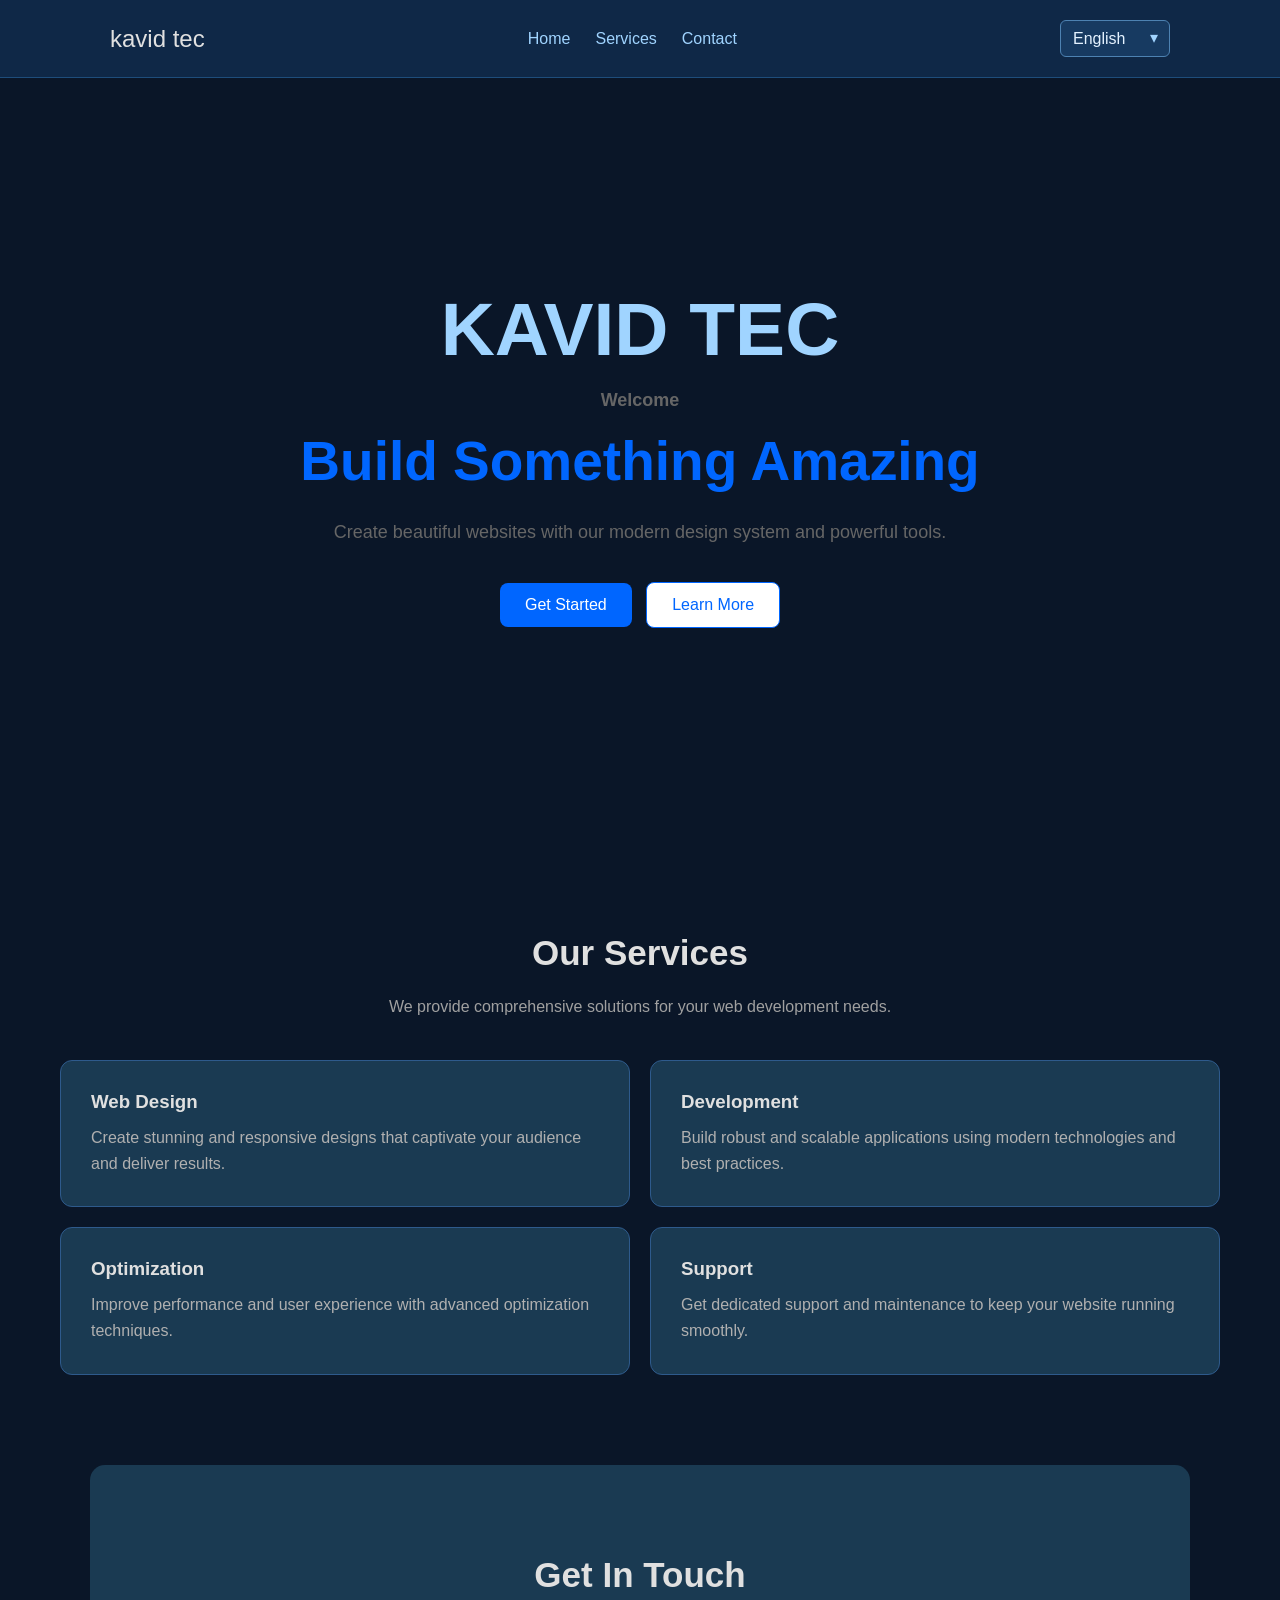
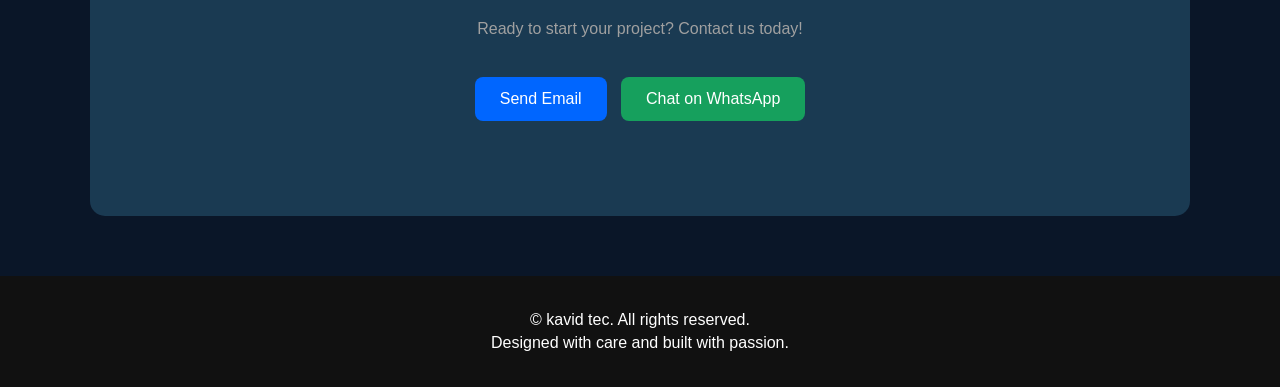
==== index.html @ bc110d79 "Deploy Kavid Tec website Add the multilingual Kavid Tec website, project request form, and WhatsApp " ====
<!DOCTYPE html>
<html lang="en">
<head>
    <meta charset="UTF-8">
    <meta name="viewport" content="width=device-width, initial-scale=1.0">
    <title>Website Page</title>
    <style>
        * {
            margin: 0;
            padding: 0;
            box-sizing: border-box;
        }

        html {
            scroll-behavior: smooth;
        }

        body {
            font-family: Arial, sans-serif;
            background: #0a1628;
            color: #e0e0e0;
        }


        /* Navigation */

        header {
            background: #0f2847;
            border-bottom: 1px solid #1e4d7b;
        }

        .navbar {
            max-width: 1100px;
            margin: auto;
            padding: 20px;
            display: flex;
            justify-content: space-between;
            align-items: center;
        }

        .language-picker {
            position: relative;
        }

        .language-select {
            appearance: none;
            background: #173a61;
            border: 1px solid #4d82b2;
            border-radius: 6px;
            color: #e4f2ff;
            cursor: pointer;
            font: inherit;
            padding: 9px 34px 9px 12px;
        }

        .language-picker::after {
            color: #a0d4ff;
            content: "▾";
            pointer-events: none;
            position: absolute;
            right: 12px;
            top: 8px;
        }

        .language-select:focus {
            outline: 2px solid #66aaff;
            outline-offset: 2px;
        }

        .sr-only {
            height: 1px;
            margin: -1px;
            overflow: hidden;
            padding: 0;
            position: absolute;
            width: 1px;
            clip: rect(0, 0, 0, 0);
            white-space: nowrap;
        }

        .logo {
            font-size: 24px;
        }

        .nav-links {
            display: flex;
            gap: 25px;
        }

        .nav-links a {
            text-decoration: none;
            color: #a0d4ff;
            font-weight: 500;
        }

        .nav-links a:hover {
            color: #0066ff;
        }


        /* Hero */

        .hero {
            min-height: 85vh;
            display: flex;
            align-items: center;
            justify-content: center;
            text-align: center;
            padding: 40px 20px;
        }

        .hero-content {
            max-width: 750px;
        }

        .welcome {
            color: #0066ff;
            font-weight: bold;
            margin-bottom: 15px;
        }

        .hero h1 {
            font-size: 75px;
            font-weight: 900;
            line-height: 1.1;
            margin-bottom: 15px;
            color: #a0d4ff;
        }

        .hero h2 {
            font-size: 55px;
            line-height: 1.1;
            margin-bottom: 25px;
        }

        .hero h2 span {
            color: #0066ff;
        }

        .hero p {
            font-size: 18px;
            line-height: 1.7;
            color: #666;
        }


        /* Buttons */

        .buttons {
            margin-top: 30px;
        }

        .button {
            display: inline-block;
            background: #0066ff;
            color: white;
            padding: 13px 25px;
            border-radius: 8px;
            text-decoration: none;
            margin: 5px;
        }

        .button:hover {
            opacity: 0.85;
        }

        .button.whatsapp {
            background: #16a05d;
        }

        .button.secondary {
            background: white;
            color: #0066ff;
            border: 1px solid #0066ff;
        }


        /* Sections */

        .section {
            max-width: 1100px;
            margin: auto;
            padding: 90px 20px;
            text-align: center;
        }

        .section h2 {
            font-size: 35px;
            margin-bottom: 20px;
        }

        .section > p {
            max-width: 700px;
            margin: 10px auto;
            line-height: 1.7;
            color: #a0a0a0;
        }


        /* Services */

        .services {
            max-width: 1200px;
        }

        .service-container {
            margin-top: 40px;
            display: grid;
            grid-template-columns: repeat(2, 1fr);
            gap: 20px;
        }

        .service-card {
            background: #1a3a52;
            padding: 30px;
            border-radius: 12px;
            text-align: left;
            border: 1px solid #2e5a8c;
        }

        .service-card h3 {
            margin-bottom: 12px;
        }

        .service-card p {
            color: #b0b0b0;
            line-height: 1.6;
        }


        /* Contact */

        .contact {
            background: #1a3a52;
            border-radius: 15px;
            margin-bottom: 60px;
        }


        /* Footer */

        footer {
            text-align: center;
            padding: 30px;
            background: #111;
            color: white;
        }

        footer p {
            margin: 5px;
        }


        /* Mobile */

        @media (max-width: 700px) {

            .navbar {
                flex-direction: column;
                gap: 15px;
            }

            .nav-links {
                gap: 15px;
            }

            .hero h2 {
                font-size: 40px;
            }

            .service-container {
                grid-template-columns: 1fr;
            }

        }
    </style>
</head>
<body>
    <header>
        <nav class="navbar">
            <div class="logo">kavid tec</div>
            <div class="nav-links">
                <a href="#home" data-i18n="navHome">Home</a>
                <a href="#services" data-i18n="navServices">Services</a>
                <a href="#contact" data-i18n="navContact">Contact</a>
            </div>
            <label class="language-picker">
                <span class="sr-only">Choose language</span>
                <select class="language-select" id="languageSelect" aria-label="Choose language">
                    <option value="en">English</option>
                    <option value="fr">Français</option>
                    <option value="zh">中文</option>
                    <option value="th">ไทย</option>
                </select>
            </label>
        </nav>
    </header>

    <section class="hero" id="home">
        <div class="hero-content">
            <h1>KAVID <span>TEC</span></h1>
            <p class="welcome" data-i18n="welcome">Welcome</p>
            <h2><span data-i18n="build">Build Something</span> <span data-i18n="amazing">Amazing</span></h2>
            <p data-i18n="heroDescription">Create beautiful websites with our modern design system and powerful tools.</p>
            <div class="buttons">
                <a href="project-request.html" class="button" data-i18n="getStarted">Get Started</a>
                <a href="about.html" class="button secondary" data-i18n="learnMore">Learn More</a>
            </div>
        </div>
    </section>

    <section class="section services" id="services">
        <h2 data-i18n="servicesTitle">Our Services</h2>
        <p data-i18n="servicesDescription">We provide comprehensive solutions for your web development needs.</p>
        <div class="service-container">
            <div class="service-card">
                <h3 data-i18n="webDesign">Web Design</h3>
                <p data-i18n="webDesignDescription">Create stunning and responsive designs that captivate your audience and deliver results.</p>
            </div>
            <div class="service-card">
                <h3 data-i18n="development">Development</h3>
                <p data-i18n="developmentDescription">Build robust and scalable applications using modern technologies and best practices.</p>
            </div>
            <div class="service-card">
                <h3 data-i18n="optimization">Optimization</h3>
                <p data-i18n="optimizationDescription">Improve performance and user experience with advanced optimization techniques.</p>
            </div>
            <div class="service-card">
                <h3 data-i18n="support">Support</h3>
                <p data-i18n="supportDescription">Get dedicated support and maintenance to keep your website running smoothly.</p>
            </div>
        </div>
    </section>

    <section class="section contact" id="contact">
        <h2 data-i18n="contactTitle">Get In Touch</h2>
        <p data-i18n="contactDescription">Ready to start your project? Contact us today!</p>
        <div class="buttons">
            <a href="mailto:kd901468@gmail.com" class="button" data-i18n="sendEmail">Send Email</a>
            <a href="https://wa.me/2177166081" class="button whatsapp" target="_blank" rel="noopener" data-i18n="whatsappContact">Chat on WhatsApp</a>
        </div>
    </section>

    <footer>
        <p>&copy; kavid tec. All rights reserved.</p>
        <p data-i18n="footerTagline">Designed with care and built with passion.</p>
    </footer>
    <script>
        const translations = {
            en: {
                navHome: "Home", navServices: "Services", navContact: "Contact", welcome: "Welcome",
                build: "Build Something", amazing: "Amazing", heroDescription: "Create beautiful websites with our modern design system and powerful tools.",
                getStarted: "Get Started", learnMore: "Learn More", servicesTitle: "Our Services",
                servicesDescription: "We provide comprehensive solutions for your web development needs.", webDesign: "Web Design",
                webDesignDescription: "Create stunning and responsive designs that captivate your audience and deliver results.", development: "Development",
                developmentDescription: "Build robust and scalable applications using modern technologies and best practices.", optimization: "Optimization",
                optimizationDescription: "Improve performance and user experience with advanced optimization techniques.", support: "Support",
                supportDescription: "Get dedicated support and maintenance to keep your website running smoothly.", contactTitle: "Get In Touch",
                contactDescription: "Ready to start your project? Contact us today!", sendEmail: "Send Email", whatsappContact: "Chat on WhatsApp", footerTagline: "Designed with care and built with passion."
            },
            fr: {
                navHome: "Accueil", navServices: "Services", navContact: "Contact", welcome: "Bienvenue", build: "Construisez quelque chose", amazing: "d'exception",
                heroDescription: "Créez de magnifiques sites web avec notre système de design moderne et nos outils puissants.", getStarted: "Commencer", learnMore: "En savoir plus",
                servicesTitle: "Nos services", servicesDescription: "Nous proposons des solutions complètes pour vos besoins en développement web.", webDesign: "Design web",
                webDesignDescription: "Créez des designs élégants et responsives qui captivent votre audience et produisent des résultats.", development: "Développement",
                developmentDescription: "Construisez des applications robustes et évolutives avec des technologies modernes et de bonnes pratiques.", optimization: "Optimisation",
                optimizationDescription: "Améliorez les performances et l'expérience utilisateur grâce à des techniques d'optimisation avancées.", support: "Assistance",
                supportDescription: "Bénéficiez d'une assistance et d'une maintenance dédiées pour un site toujours performant.", contactTitle: "Contactez-nous",
                contactDescription: "Prêt à démarrer votre projet ? Contactez-nous dès aujourd'hui !", sendEmail: "Envoyer un e-mail", whatsappContact: "Discuter sur WhatsApp", footerTagline: "Conçu avec soin et réalisé avec passion."
            },
            zh: {
                navHome: "首页", navServices: "服务", navContact: "联系", welcome: "欢迎", build: "打造精彩作品", amazing: "令人惊叹",
                heroDescription: "使用我们现代的设计系统和强大工具，创建精美的网站。", getStarted: "开始使用", learnMore: "了解更多", servicesTitle: "我们的服务",
                servicesDescription: "我们为您的网站开发需求提供全面的解决方案。", webDesign: "网页设计", webDesignDescription: "创建令人惊艳且响应迅速的设计，吸引您的受众并带来成果。",
                development: "开发", developmentDescription: "使用现代技术和最佳实践，构建稳健且可扩展的应用程序。", optimization: "优化", optimizationDescription: "通过先进的优化技术提升性能和用户体验。",
                support: "支持", supportDescription: "获得专属支持和维护，让您的网站顺畅运行。", contactTitle: "联系我们", contactDescription: "准备开始您的项目了吗？立即联系我们！", sendEmail: "发送邮件", whatsappContact: "在 WhatsApp 上聊天", footerTagline: "用心设计，满怀热情打造。"
            },
            th: {
                navHome: "หน้าแรก", navServices: "บริการ", navContact: "ติดต่อ", welcome: "ยินดีต้อนรับ", build: "สร้างสิ่งที่", amazing: "ยอดเยี่ยม",
                heroDescription: "สร้างเว็บไซต์ที่สวยงามด้วยระบบการออกแบบที่ทันสมัยและเครื่องมืออันทรงพลังของเรา", getStarted: "เริ่มต้นใช้งาน", learnMore: "เรียนรู้เพิ่มเติม", servicesTitle: "บริการของเรา",
                servicesDescription: "เรานำเสนอโซลูชันครบวงจรสำหรับความต้องการด้านการพัฒนาเว็บไซต์ของคุณ", webDesign: "การออกแบบเว็บไซต์", webDesignDescription: "สร้างดีไซน์ที่สวยงามและรองรับทุกหน้าจอ เพื่อดึงดูดผู้ชมและสร้างผลลัพธ์",
                development: "การพัฒนา", developmentDescription: "สร้างแอปพลิเคชันที่แข็งแกร่งและขยายได้ด้วยเทคโนโลยีสมัยใหม่และแนวทางปฏิบัติที่ดีที่สุด", optimization: "การเพิ่มประสิทธิภาพ", optimizationDescription: "ปรับปรุงประสิทธิภาพและประสบการณ์ผู้ใช้ด้วยเทคนิคขั้นสูง",
                support: "การสนับสนุน", supportDescription: "รับการสนับสนุนและการดูแลโดยเฉพาะ เพื่อให้เว็บไซต์ของคุณทำงานได้อย่างราบรื่น", contactTitle: "ติดต่อเรา", contactDescription: "พร้อมเริ่มโครงการของคุณแล้วหรือยัง ติดต่อเราวันนี้!", sendEmail: "ส่งอีเมล", whatsappContact: "แชทบน WhatsApp", footerTagline: "ออกแบบด้วยความใส่ใจและสร้างสรรค์ด้วยความมุ่งมั่น"
            }
        };

        const languageSelect = document.getElementById("languageSelect");
        const setLanguage = (language) => {
            document.documentElement.lang = language;
            document.querySelectorAll("[data-i18n]").forEach((element) => {
                element.textContent = translations[language][element.dataset.i18n];
            });
            localStorage.setItem("kavidTecLanguage", language);
        };

        languageSelect.addEventListener("change", (event) => setLanguage(event.target.value));
        const savedLanguage = localStorage.getItem("kavidTecLanguage") || "en";
        languageSelect.value = savedLanguage;
        setLanguage(savedLanguage);
    </script>
</body>
</html>
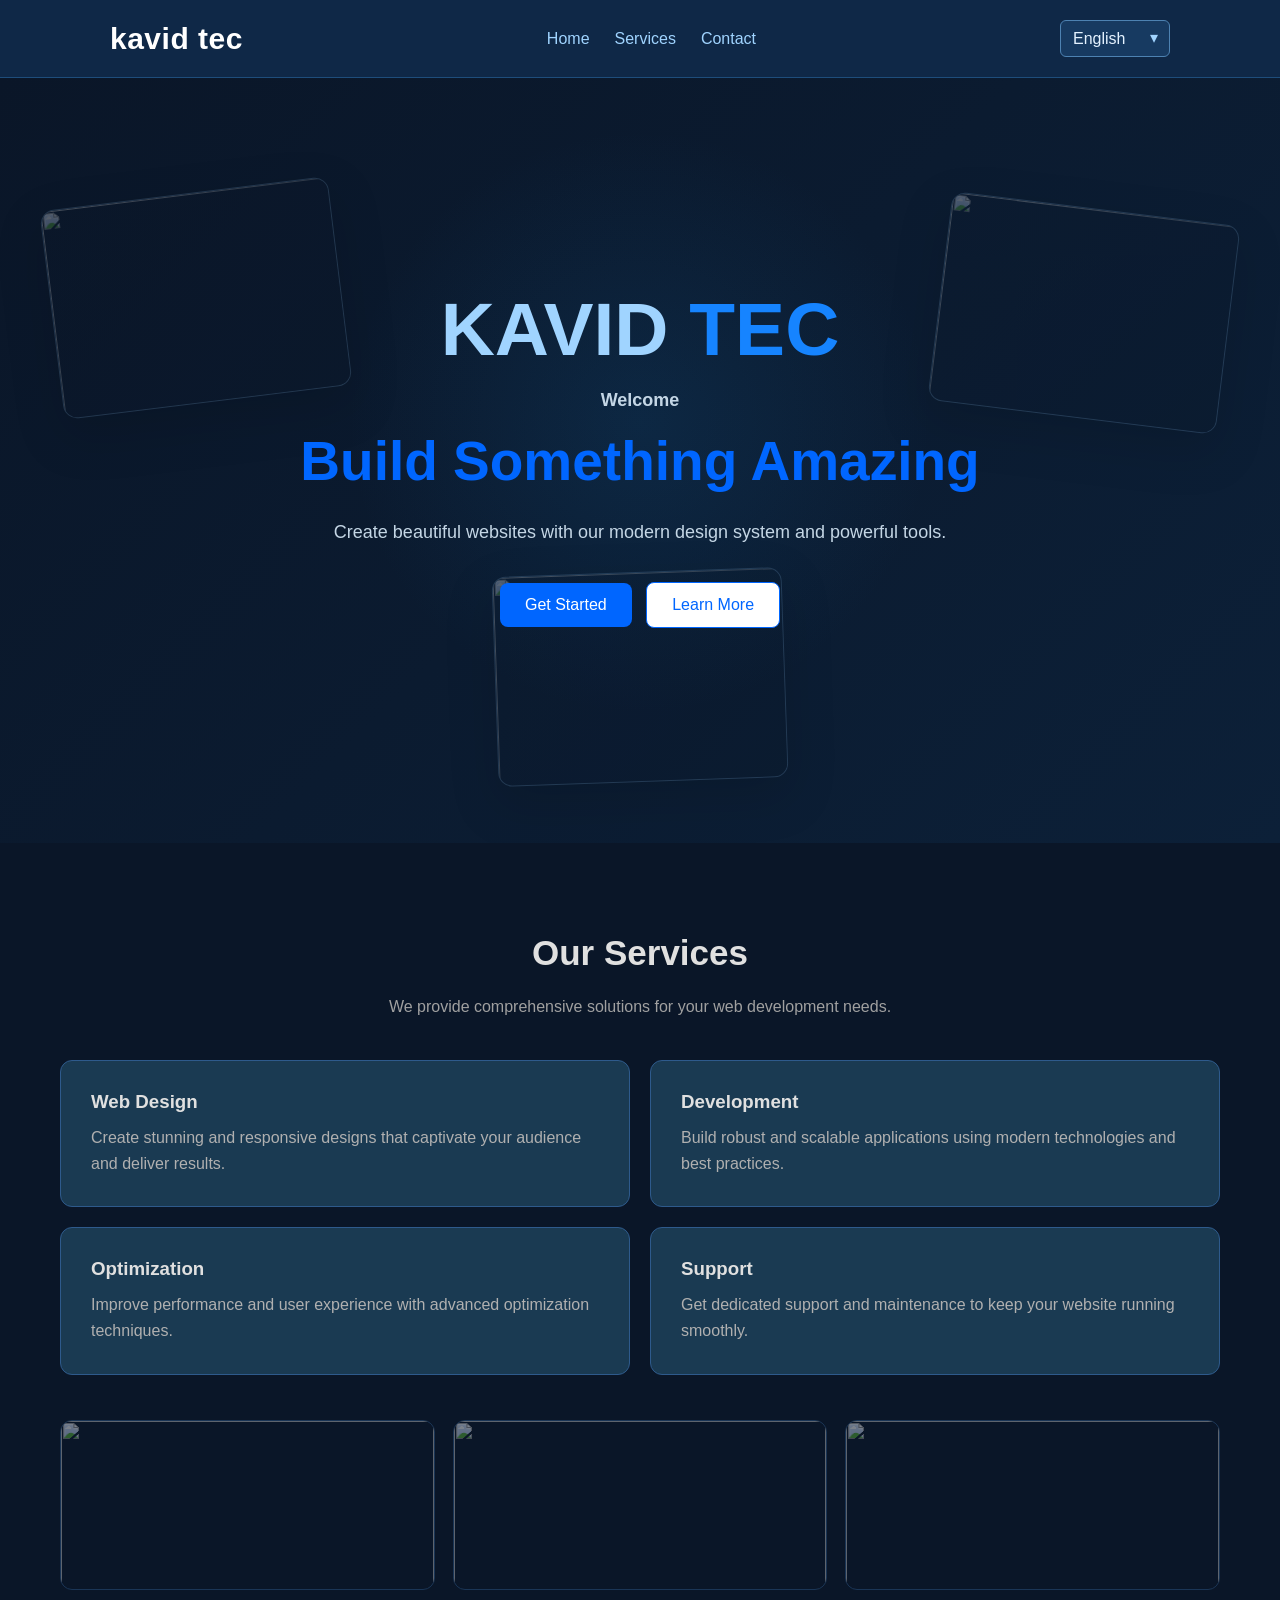
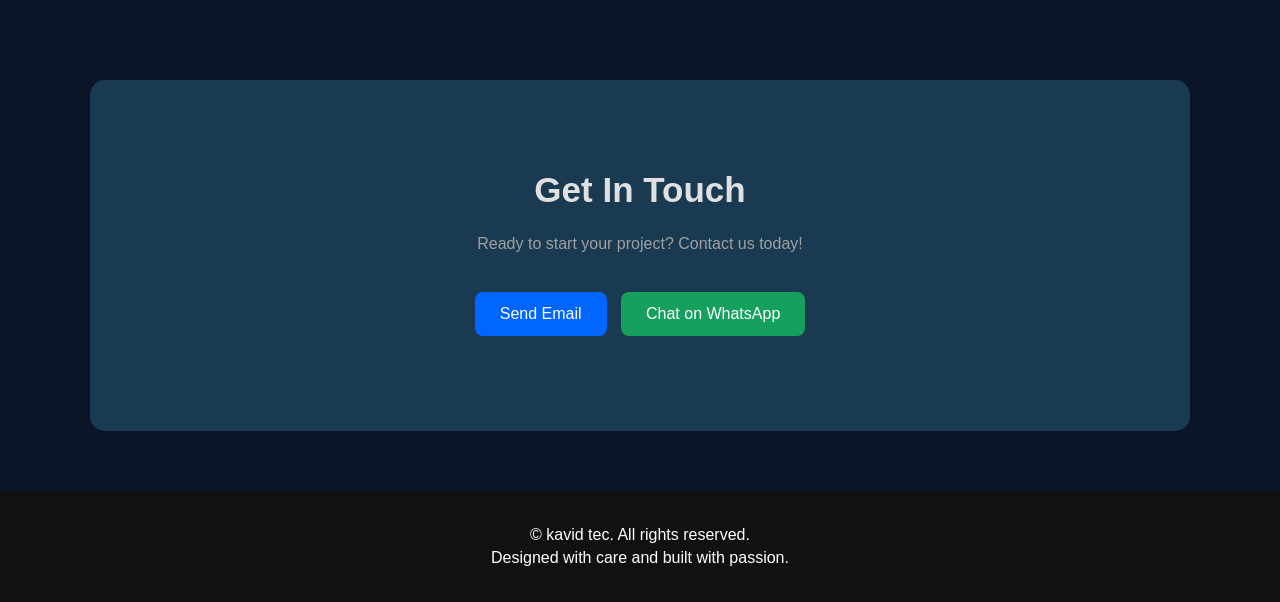
==== commit ff34af5d: "Add files via upload" ====
--- a/index.html
+++ b/index.html
@@ -79,7 +79,10 @@
         }
 
         .logo {
-            font-size: 24px;
+            color: #fff;
+            font-size: 30px;
+            font-weight: 800;
+            letter-spacing: 0.5px;
         }
 
         .nav-links {
@@ -101,7 +104,12 @@
         /* Hero */
 
         .hero {
+            background:
+                radial-gradient(circle at 50% 45%, rgba(20, 91, 145, 0.2), transparent 38%),
+                linear-gradient(135deg, #0a1628 0%, #0c2038 100%);
             min-height: 85vh;
+            overflow: hidden;
+            position: relative;
             display: flex;
             align-items: center;
             justify-content: center;
@@ -111,7 +119,37 @@
 
         .hero-content {
             max-width: 750px;
-        }
+            position: relative;
+            z-index: 2;
+        }
+
+        .tech-collage {
+            inset: 0;
+            pointer-events: none;
+            position: absolute;
+        }
+
+        .tech-image {
+            border: 1px solid rgba(160, 212, 255, 0.42);
+            border-radius: 14px;
+            box-shadow: 0 18px 45px rgba(0, 0, 0, 0.28);
+            height: 210px;
+            object-fit: cover;
+            opacity: 0.38;
+            position: absolute;
+            width: 290px;
+        }
+
+        .tech-image::after {
+            background: linear-gradient(135deg, rgba(10, 22, 40, 0.18), rgba(10, 22, 40, 0.72));
+            content: "";
+            inset: 0;
+            position: absolute;
+        }
+
+        .tech-image.left { left: 4%; top: 15%; transform: rotate(-7deg); }
+        .tech-image.right { right: 4%; top: 17%; transform: rotate(7deg); }
+        .tech-image.bottom { bottom: 8%; left: 50%; transform: translateX(-50%) rotate(-2deg); }
 
         .welcome {
             color: #0066ff;
@@ -127,6 +165,10 @@
             color: #a0d4ff;
         }
 
+        .hero h1 span {
+            color: #1684ff;
+        }
+
         .hero h2 {
             font-size: 55px;
             line-height: 1.1;
@@ -138,9 +180,9 @@
         }
 
         .hero p {
+            color: #c4d6e5;
             font-size: 18px;
             line-height: 1.7;
-            color: #666;
         }
 
 
@@ -227,6 +269,28 @@
             line-height: 1.6;
         }
 
+        .service-gallery {
+            display: grid;
+            gap: 18px;
+            grid-template-columns: repeat(3, 1fr);
+            margin-top: 45px;
+        }
+
+        .service-gallery img {
+            border: 1px solid #2e5a8c;
+            border-radius: 12px;
+            height: 170px;
+            object-fit: cover;
+            opacity: 0.46;
+            transition: opacity 0.2s ease, transform 0.2s ease;
+            width: 100%;
+        }
+
+        .service-gallery img:hover {
+            opacity: 0.72;
+            transform: translateY(-3px);
+        }
+
 
         /* Contact */
 
@@ -268,8 +332,26 @@
                 font-size: 40px;
             }
 
+            .tech-image {
+                height: 145px;
+                opacity: 0.28;
+                width: 190px;
+            }
+
+            .tech-image.left { left: -15%; top: 12%; }
+            .tech-image.right { right: -15%; top: 16%; }
+            .tech-image.bottom { bottom: 7%; }
+
             .service-container {
                 grid-template-columns: 1fr;
+            }
+
+            .service-gallery {
+                grid-template-columns: 1fr;
+            }
+
+            .service-gallery img {
+                height: 145px;
             }
 
         }
@@ -297,6 +379,11 @@
     </header>
 
     <section class="hero" id="home">
+        <div class="tech-collage" aria-hidden="true">
+            <img class="tech-image left" src="https://images.unsplash.com/photo-1518770660439-4636190af475?auto=format&fit=crop&w=700&q=80" alt="">
+            <img class="tech-image right" src="https://images.unsplash.com/photo-1555066931-4365d14bab8c?auto=format&fit=crop&w=700&q=80" alt="">
+            <img class="tech-image bottom" src="https://images.unsplash.com/photo-1515879218367-8466d910aaa4?auto=format&fit=crop&w=700&q=80" alt="">
+        </div>
         <div class="hero-content">
             <h1>KAVID <span>TEC</span></h1>
             <p class="welcome" data-i18n="welcome">Welcome</p>
@@ -329,6 +416,11 @@
                 <h3 data-i18n="support">Support</h3>
                 <p data-i18n="supportDescription">Get dedicated support and maintenance to keep your website running smoothly.</p>
             </div>
+        </div>
+        <div class="service-gallery" aria-hidden="true">
+            <img src="https://images.unsplash.com/photo-1516116216624-53e697fedbea?auto=format&fit=crop&w=800&q=80" alt="">
+            <img src="https://images.unsplash.com/photo-1461749280684-dccba630e2f6?auto=format&fit=crop&w=800&q=80" alt="">
+            <img src="https://images.unsplash.com/photo-1504639725590-34d0984388bd?auto=format&fit=crop&w=800&q=80" alt="">
         </div>
     </section>
 
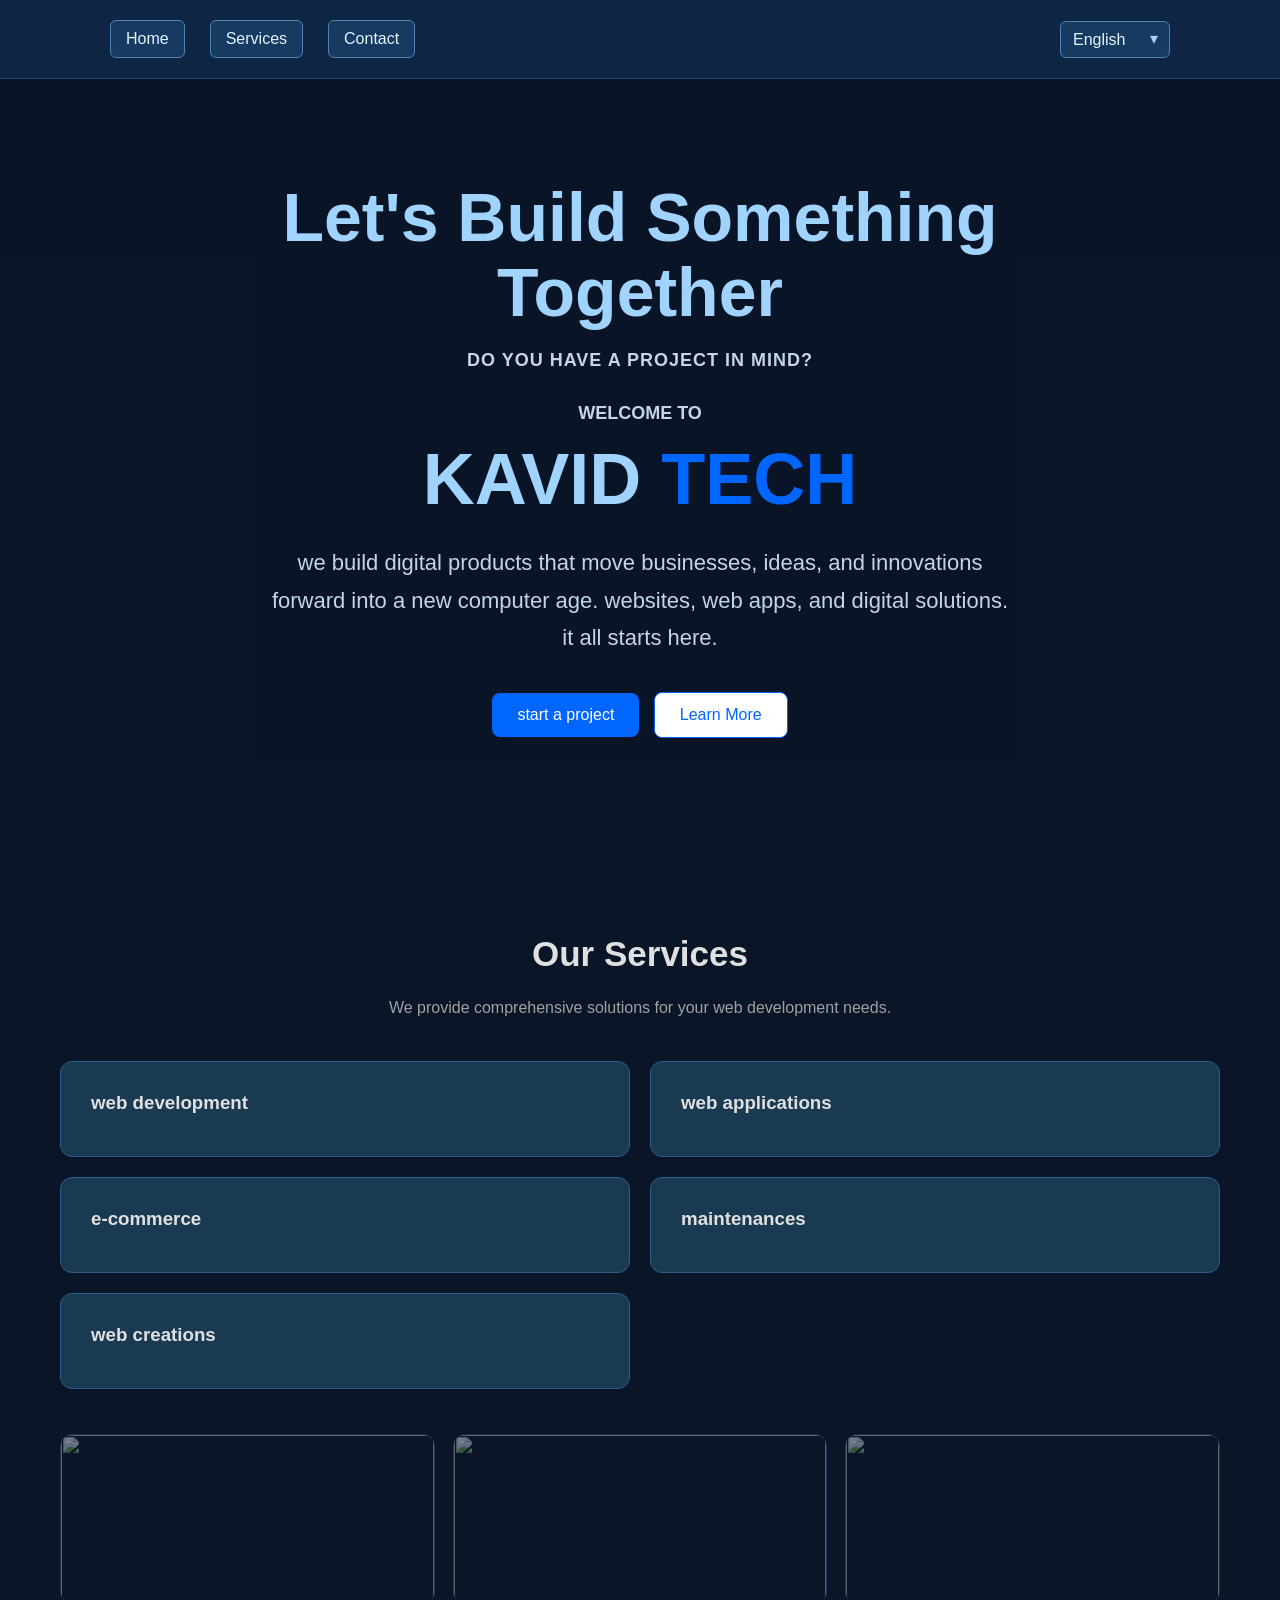
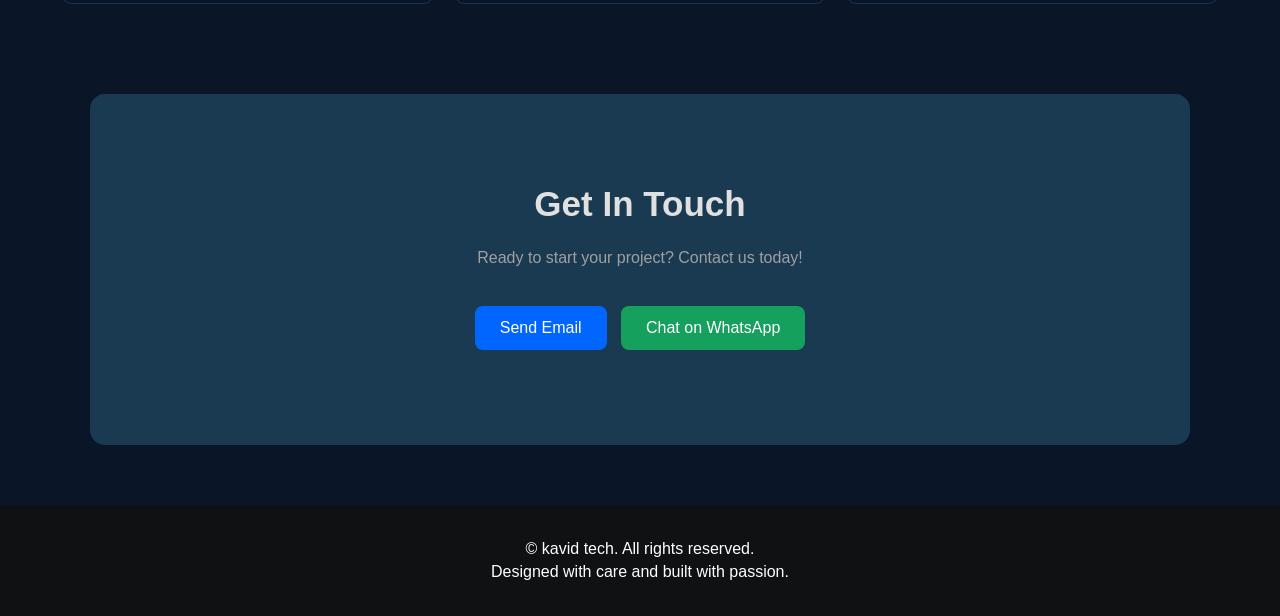
==== commit 37484c22: "Update Kavid Tech website content and branding" ====
--- a/index.html
+++ b/index.html
@@ -17,15 +17,31 @@
 
         body {
             font-family: Arial, sans-serif;
-            background: #0a1628;
+            background: #0a1628 url("https://images.unsplash.com/photo-1515879218367-8466d910aaa4?auto=format&fit=crop&w=2200&q=85") center / cover fixed;
             color: #e0e0e0;
+            min-height: 100vh;
+            position: relative;
+        }
+
+        body::before {
+            background: rgba(10, 22, 40, 0.91);
+            content: "";
+            inset: 0;
+            pointer-events: none;
+            position: fixed;
+            z-index: 0;
+        }
+
+        body > * {
+            position: relative;
+            z-index: 1;
         }
 
 
         /* Navigation */
 
         header {
-            background: #0f2847;
+            background: rgba(15, 40, 71, 0.88);
             border-bottom: 1px solid #1e4d7b;
         }
 
@@ -91,22 +107,28 @@
         }
 
         .nav-links a {
+            background: #173a61;
+            border: 1px solid #4d82b2;
+            border-radius: 6px;
+            color: #e4f2ff;
+            font-weight: 500;
+            padding: 9px 15px;
             text-decoration: none;
-            color: #a0d4ff;
-            font-weight: 500;
+            transition: background 0.2s ease, border-color 0.2s ease, transform 0.2s ease;
         }
 
         .nav-links a:hover {
-            color: #0066ff;
+            background: #0066ff;
+            border-color: #66aaff;
+            color: #fff;
+            transform: translateY(-2px);
         }
 
 
         /* Hero */
 
         .hero {
-            background:
-                radial-gradient(circle at 50% 45%, rgba(20, 91, 145, 0.2), transparent 38%),
-                linear-gradient(135deg, #0a1628 0%, #0c2038 100%);
+            background: rgba(10, 22, 40, 0.58);
             min-height: 85vh;
             overflow: hidden;
             position: relative;
@@ -124,6 +146,7 @@
         }
 
         .tech-collage {
+            display: none;
             inset: 0;
             pointer-events: none;
             position: absolute;
@@ -157,8 +180,17 @@
             margin-bottom: 15px;
         }
 
+        .project-prompt {
+            color: #c4d6e5;
+            font-size: 18px;
+            font-weight: 600;
+            letter-spacing: 1px;
+            margin-bottom: 22px;
+            text-transform: uppercase;
+        }
+
         .hero h1 {
-            font-size: 75px;
+            font-size: 68px;
             font-weight: 900;
             line-height: 1.1;
             margin-bottom: 15px;
@@ -170,9 +202,10 @@
         }
 
         .hero h2 {
-            font-size: 55px;
+            font-size: 72px;
             line-height: 1.1;
             margin-bottom: 25px;
+            color: #a0d4ff;
         }
 
         .hero h2 span {
@@ -183,6 +216,17 @@
             color: #c4d6e5;
             font-size: 18px;
             line-height: 1.7;
+        }
+
+        .hero .hero-description {
+            font-size: 22px;
+            margin: 0 auto;
+            max-width: 820px;
+        }
+
+        .hero .welcome {
+            margin-bottom: 12px;
+            text-transform: uppercase;
         }
 
 
@@ -306,7 +350,7 @@
         footer {
             text-align: center;
             padding: 30px;
-            background: #111;
+            background: rgba(17, 17, 17, 0.9);
             color: white;
         }
 
@@ -328,8 +372,12 @@
                 gap: 15px;
             }
 
+            .hero h1 {
+                font-size: 48px;
+            }
+
             .hero h2 {
-                font-size: 40px;
+                font-size: 48px;
             }
 
             .tech-image {
@@ -360,7 +408,6 @@
 <body>
     <header>
         <nav class="navbar">
-            <div class="logo">kavid tec</div>
             <div class="nav-links">
                 <a href="#home" data-i18n="navHome">Home</a>
                 <a href="#services" data-i18n="navServices">Services</a>
@@ -385,12 +432,13 @@
             <img class="tech-image bottom" src="https://images.unsplash.com/photo-1515879218367-8466d910aaa4?auto=format&fit=crop&w=700&q=80" alt="">
         </div>
         <div class="hero-content">
-            <h1>KAVID <span>TEC</span></h1>
-            <p class="welcome" data-i18n="welcome">Welcome</p>
-            <h2><span data-i18n="build">Build Something</span> <span data-i18n="amazing">Amazing</span></h2>
-            <p data-i18n="heroDescription">Create beautiful websites with our modern design system and powerful tools.</p>
+            <h1 data-i18n="buildTogether">Let's Build Something Together</h1>
+            <p class="project-prompt" data-i18n="projectPrompt">Do You Have a Project in Mind?</p>
+            <p class="welcome" data-i18n="welcome">Welcome To</p>
+            <h2>KAVID <span>TECH</span></h2>
+            <p class="hero-description" data-i18n="heroDescription">we build digital products that move businesses, ideas, and innovations forward into a new computer age. websites, web apps, and digital solutions. it all starts here.</p>
             <div class="buttons">
-                <a href="project-request.html" class="button" data-i18n="getStarted">Get Started</a>
+                <a href="project-request.html" class="button" data-i18n="getStarted">start a project</a>
                 <a href="about.html" class="button secondary" data-i18n="learnMore">Learn More</a>
             </div>
         </div>
@@ -400,22 +448,11 @@
         <h2 data-i18n="servicesTitle">Our Services</h2>
         <p data-i18n="servicesDescription">We provide comprehensive solutions for your web development needs.</p>
         <div class="service-container">
-            <div class="service-card">
-                <h3 data-i18n="webDesign">Web Design</h3>
-                <p data-i18n="webDesignDescription">Create stunning and responsive designs that captivate your audience and deliver results.</p>
-            </div>
-            <div class="service-card">
-                <h3 data-i18n="development">Development</h3>
-                <p data-i18n="developmentDescription">Build robust and scalable applications using modern technologies and best practices.</p>
-            </div>
-            <div class="service-card">
-                <h3 data-i18n="optimization">Optimization</h3>
-                <p data-i18n="optimizationDescription">Improve performance and user experience with advanced optimization techniques.</p>
-            </div>
-            <div class="service-card">
-                <h3 data-i18n="support">Support</h3>
-                <p data-i18n="supportDescription">Get dedicated support and maintenance to keep your website running smoothly.</p>
-            </div>
+            <div class="service-card"><h3 data-i18n="webDevelopment">web development</h3></div>
+            <div class="service-card"><h3 data-i18n="webApplications">web applications</h3></div>
+            <div class="service-card"><h3 data-i18n="ecommerce">e-commerce</h3></div>
+            <div class="service-card"><h3 data-i18n="maintenance">maintenances</h3></div>
+            <div class="service-card"><h3 data-i18n="webCreations">web creations</h3></div>
         </div>
         <div class="service-gallery" aria-hidden="true">
             <img src="https://images.unsplash.com/photo-1516116216624-53e697fedbea?auto=format&fit=crop&w=800&q=80" alt="">
@@ -434,16 +471,16 @@
     </section>
 
     <footer>
-        <p>&copy; kavid tec. All rights reserved.</p>
+        <p>&copy; kavid tech. All rights reserved.</p>
         <p data-i18n="footerTagline">Designed with care and built with passion.</p>
     </footer>
     <script>
         const translations = {
             en: {
-                navHome: "Home", navServices: "Services", navContact: "Contact", welcome: "Welcome",
-                build: "Build Something", amazing: "Amazing", heroDescription: "Create beautiful websites with our modern design system and powerful tools.",
-                getStarted: "Get Started", learnMore: "Learn More", servicesTitle: "Our Services",
-                servicesDescription: "We provide comprehensive solutions for your web development needs.", webDesign: "Web Design",
+                navHome: "Home", navServices: "Services", navContact: "Contact", welcome: "Welcome To",
+                buildTogether: "Let's Build Something Together", projectPrompt: "Do You Have a Project in Mind?", brandName: "KAVID TECH", heroDescription: "we build digital products that move businesses, ideas, and innovations forward into a new computer age. websites, web apps, and digital solutions. it all starts here.",
+                getStarted: "start a project", learnMore: "Learn More", servicesTitle: "Our Services",
+                servicesDescription: "We provide comprehensive solutions for your web development needs.", webDevelopment: "web development", webApplications: "web applications", ecommerce: "e-commerce", maintenance: "maintenances", webCreations: "web creations", webDesign: "Web Design",
                 webDesignDescription: "Create stunning and responsive designs that captivate your audience and deliver results.", development: "Development",
                 developmentDescription: "Build robust and scalable applications using modern technologies and best practices.", optimization: "Optimization",
                 optimizationDescription: "Improve performance and user experience with advanced optimization techniques.", support: "Support",
@@ -451,9 +488,9 @@
                 contactDescription: "Ready to start your project? Contact us today!", sendEmail: "Send Email", whatsappContact: "Chat on WhatsApp", footerTagline: "Designed with care and built with passion."
             },
             fr: {
-                navHome: "Accueil", navServices: "Services", navContact: "Contact", welcome: "Bienvenue", build: "Construisez quelque chose", amazing: "d'exception",
+                navHome: "Accueil", navServices: "Services", navContact: "Contact", welcome: "Bienvenue", buildTogether: "Construisons quelque chose ensemble", projectPrompt: "Avez-vous un projet en tête ?", brandName: "KAVID TECH", build: "Construisez quelque chose", amazing: "d'exception",
                 heroDescription: "Créez de magnifiques sites web avec notre système de design moderne et nos outils puissants.", getStarted: "Commencer", learnMore: "En savoir plus",
-                servicesTitle: "Nos services", servicesDescription: "Nous proposons des solutions complètes pour vos besoins en développement web.", webDesign: "Design web",
+                servicesTitle: "Nos services", servicesDescription: "Nous proposons des solutions complètes pour vos besoins en développement web.", webDevelopment: "développement web", webApplications: "applications web", ecommerce: "e-commerce", maintenance: "maintenance", webCreations: "créations web", webDesign: "Design web",
                 webDesignDescription: "Créez des designs élégants et responsives qui captivent votre audience et produisent des résultats.", development: "Développement",
                 developmentDescription: "Construisez des applications robustes et évolutives avec des technologies modernes et de bonnes pratiques.", optimization: "Optimisation",
                 optimizationDescription: "Améliorez les performances et l'expérience utilisateur grâce à des techniques d'optimisation avancées.", support: "Assistance",
@@ -461,16 +498,16 @@
                 contactDescription: "Prêt à démarrer votre projet ? Contactez-nous dès aujourd'hui !", sendEmail: "Envoyer un e-mail", whatsappContact: "Discuter sur WhatsApp", footerTagline: "Conçu avec soin et réalisé avec passion."
             },
             zh: {
-                navHome: "首页", navServices: "服务", navContact: "联系", welcome: "欢迎", build: "打造精彩作品", amazing: "令人惊叹",
+                navHome: "首页", navServices: "服务", navContact: "联系", welcome: "欢迎", buildTogether: "让我们一起创造精彩", projectPrompt: "您有项目想法吗？", brandName: "KAVID TECH", build: "打造精彩作品", amazing: "令人惊叹",
                 heroDescription: "使用我们现代的设计系统和强大工具，创建精美的网站。", getStarted: "开始使用", learnMore: "了解更多", servicesTitle: "我们的服务",
-                servicesDescription: "我们为您的网站开发需求提供全面的解决方案。", webDesign: "网页设计", webDesignDescription: "创建令人惊艳且响应迅速的设计，吸引您的受众并带来成果。",
+                servicesDescription: "我们为您的网站开发需求提供全面的解决方案。", webDevelopment: "网页开发", webApplications: "网页应用", ecommerce: "电子商务", maintenance: "维护服务", webCreations: "网页创作", webDesign: "网页设计", webDesignDescription: "创建令人惊艳且响应迅速的设计，吸引您的受众并带来成果。",
                 development: "开发", developmentDescription: "使用现代技术和最佳实践，构建稳健且可扩展的应用程序。", optimization: "优化", optimizationDescription: "通过先进的优化技术提升性能和用户体验。",
                 support: "支持", supportDescription: "获得专属支持和维护，让您的网站顺畅运行。", contactTitle: "联系我们", contactDescription: "准备开始您的项目了吗？立即联系我们！", sendEmail: "发送邮件", whatsappContact: "在 WhatsApp 上聊天", footerTagline: "用心设计，满怀热情打造。"
             },
             th: {
-                navHome: "หน้าแรก", navServices: "บริการ", navContact: "ติดต่อ", welcome: "ยินดีต้อนรับ", build: "สร้างสิ่งที่", amazing: "ยอดเยี่ยม",
+                navHome: "หน้าแรก", navServices: "บริการ", navContact: "ติดต่อ", welcome: "ยินดีต้อนรับ", buildTogether: "มาสร้างสิ่งต่างๆ ไปด้วยกัน", projectPrompt: "คุณมีโครงการในใจหรือไม่?", brandName: "KAVID TECH", build: "สร้างสิ่งที่", amazing: "ยอดเยี่ยม",
                 heroDescription: "สร้างเว็บไซต์ที่สวยงามด้วยระบบการออกแบบที่ทันสมัยและเครื่องมืออันทรงพลังของเรา", getStarted: "เริ่มต้นใช้งาน", learnMore: "เรียนรู้เพิ่มเติม", servicesTitle: "บริการของเรา",
-                servicesDescription: "เรานำเสนอโซลูชันครบวงจรสำหรับความต้องการด้านการพัฒนาเว็บไซต์ของคุณ", webDesign: "การออกแบบเว็บไซต์", webDesignDescription: "สร้างดีไซน์ที่สวยงามและรองรับทุกหน้าจอ เพื่อดึงดูดผู้ชมและสร้างผลลัพธ์",
+                servicesDescription: "เรานำเสนอโซลูชันครบวงจรสำหรับความต้องการด้านการพัฒนาเว็บไซต์ของคุณ", webDevelopment: "การพัฒนาเว็บไซต์", webApplications: "เว็บแอปพลิเคชัน", ecommerce: "อีคอมเมิร์ซ", maintenance: "การบำรุงรักษา", webCreations: "การสร้างเว็บไซต์", webDesign: "การออกแบบเว็บไซต์", webDesignDescription: "สร้างดีไซน์ที่สวยงามและรองรับทุกหน้าจอ เพื่อดึงดูดผู้ชมและสร้างผลลัพธ์",
                 development: "การพัฒนา", developmentDescription: "สร้างแอปพลิเคชันที่แข็งแกร่งและขยายได้ด้วยเทคโนโลยีสมัยใหม่และแนวทางปฏิบัติที่ดีที่สุด", optimization: "การเพิ่มประสิทธิภาพ", optimizationDescription: "ปรับปรุงประสิทธิภาพและประสบการณ์ผู้ใช้ด้วยเทคนิคขั้นสูง",
                 support: "การสนับสนุน", supportDescription: "รับการสนับสนุนและการดูแลโดยเฉพาะ เพื่อให้เว็บไซต์ของคุณทำงานได้อย่างราบรื่น", contactTitle: "ติดต่อเรา", contactDescription: "พร้อมเริ่มโครงการของคุณแล้วหรือยัง ติดต่อเราวันนี้!", sendEmail: "ส่งอีเมล", whatsappContact: "แชทบน WhatsApp", footerTagline: "ออกแบบด้วยความใส่ใจและสร้างสรรค์ด้วยความมุ่งมั่น"
             }
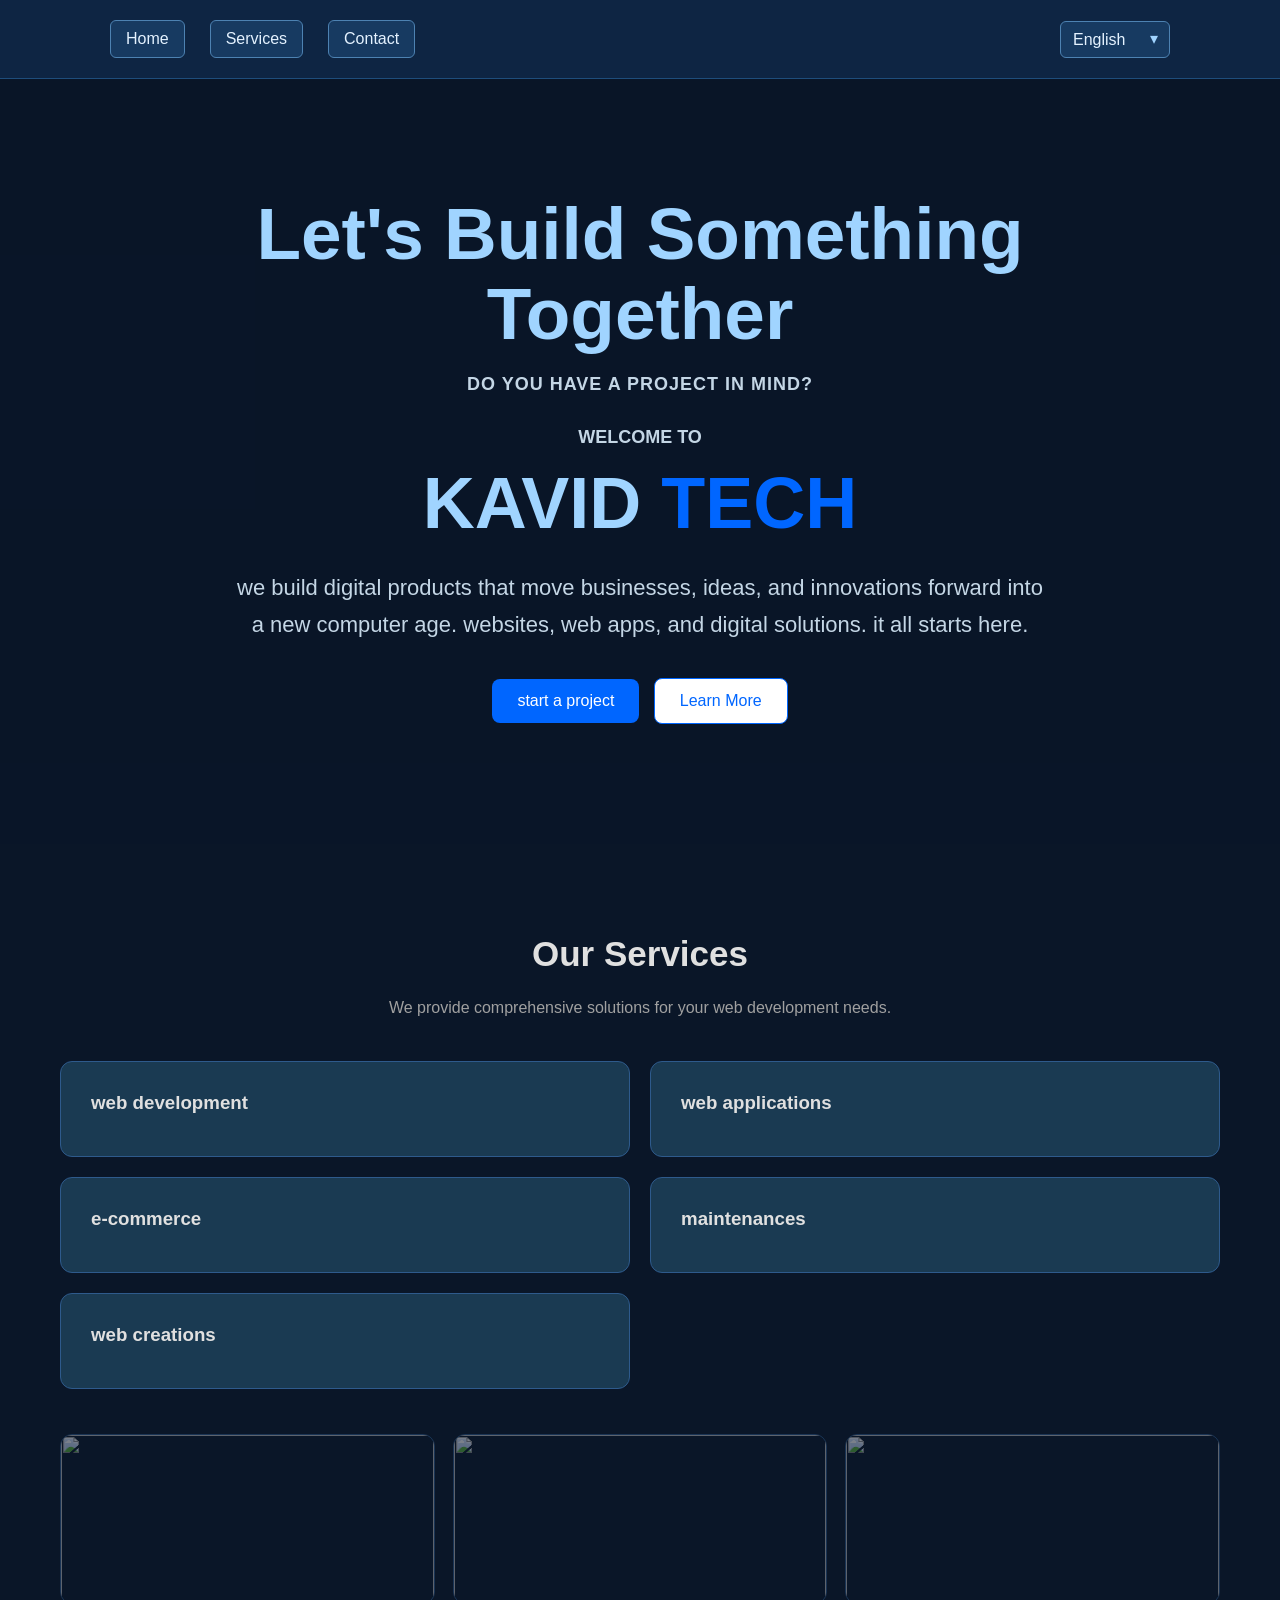
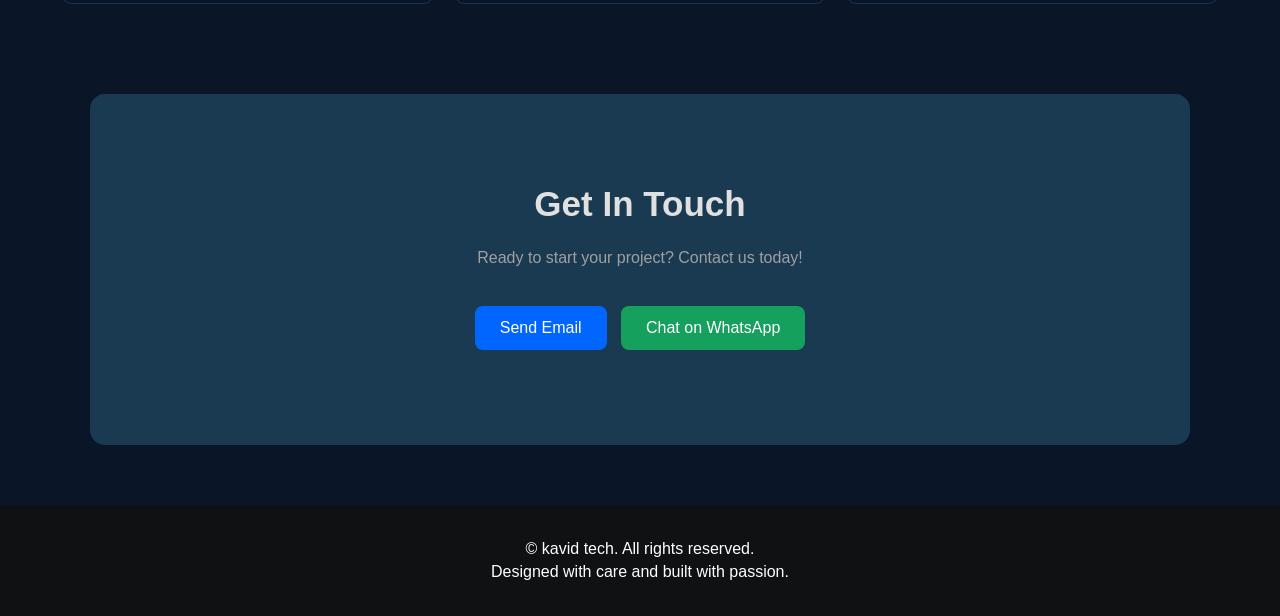
==== commit f73c36c8: "Make hero heading responsive" ====
--- a/index.html
+++ b/index.html
@@ -140,7 +140,7 @@
         }
 
         .hero-content {
-            max-width: 750px;
+            max-width: 1000px;
             position: relative;
             z-index: 2;
         }
@@ -190,11 +190,12 @@
         }
 
         .hero h1 {
-            font-size: 68px;
+            font-size: clamp(40px, 5.7vw, 82px);
             font-weight: 900;
             line-height: 1.1;
             margin-bottom: 15px;
             color: #a0d4ff;
+            max-width: 1000px;
         }
 
         .hero h1 span {
@@ -373,7 +374,8 @@
             }
 
             .hero h1 {
-                font-size: 48px;
+                font-size: 40px;
+                line-height: 1.05;
             }
 
             .hero h2 {
@@ -489,7 +491,7 @@
             },
             fr: {
                 navHome: "Accueil", navServices: "Services", navContact: "Contact", welcome: "Bienvenue", buildTogether: "Construisons quelque chose ensemble", projectPrompt: "Avez-vous un projet en tête ?", brandName: "KAVID TECH", build: "Construisez quelque chose", amazing: "d'exception",
-                heroDescription: "Créez de magnifiques sites web avec notre système de design moderne et nos outils puissants.", getStarted: "Commencer", learnMore: "En savoir plus",
+                heroDescription: "nous créons des produits numériques qui font avancer les entreprises, les idées et les innovations vers une nouvelle ère informatique. sites web, applications web et solutions numériques : tout commence ici.", getStarted: "démarrer un projet", learnMore: "En savoir plus",
                 servicesTitle: "Nos services", servicesDescription: "Nous proposons des solutions complètes pour vos besoins en développement web.", webDevelopment: "développement web", webApplications: "applications web", ecommerce: "e-commerce", maintenance: "maintenance", webCreations: "créations web", webDesign: "Design web",
                 webDesignDescription: "Créez des designs élégants et responsives qui captivent votre audience et produisent des résultats.", development: "Développement",
                 developmentDescription: "Construisez des applications robustes et évolutives avec des technologies modernes et de bonnes pratiques.", optimization: "Optimisation",
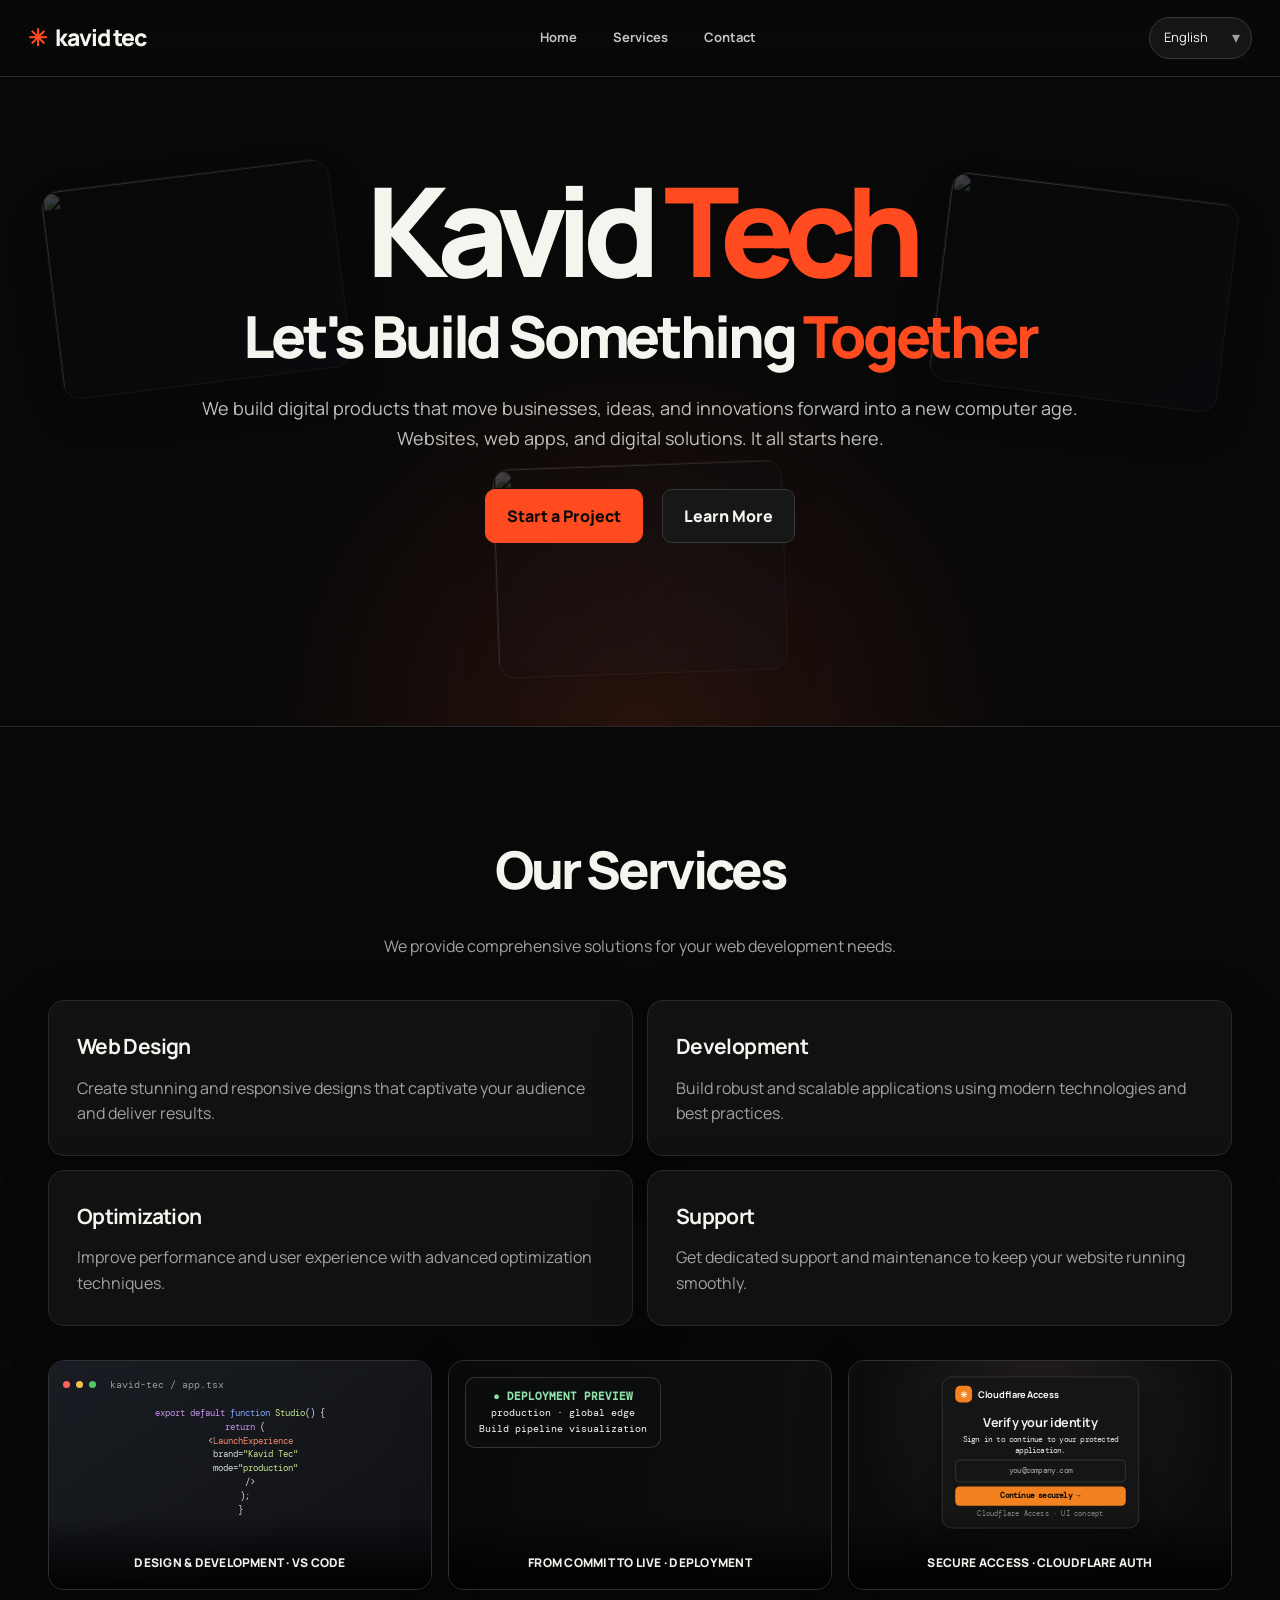
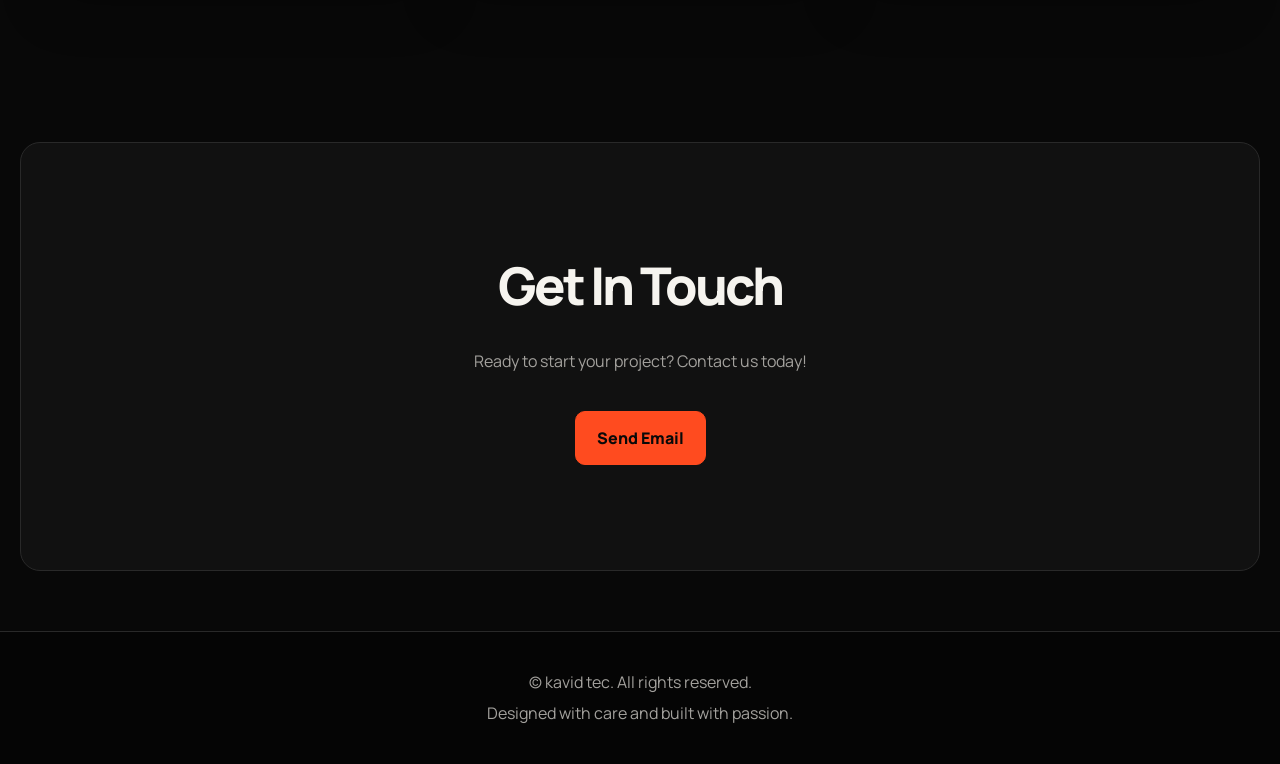
==== commit 4341121e: "Refresh Kavid Tec website design and messaging" ====
--- a/index.html
+++ b/index.html
@@ -3,7 +3,7 @@
 <head>
     <meta charset="UTF-8">
     <meta name="viewport" content="width=device-width, initial-scale=1.0">
-    <title>Website Page</title>
+    <title>Kavid Tec | Creating the Future of Technology</title>
     <style>
         * {
             margin: 0;
@@ -17,31 +17,15 @@
 
         body {
             font-family: Arial, sans-serif;
-            background: #0a1628 url("https://images.unsplash.com/photo-1515879218367-8466d910aaa4?auto=format&fit=crop&w=2200&q=85") center / cover fixed;
+            background: #0a1628;
             color: #e0e0e0;
-            min-height: 100vh;
-            position: relative;
-        }
-
-        body::before {
-            background: rgba(10, 22, 40, 0.91);
-            content: "";
-            inset: 0;
-            pointer-events: none;
-            position: fixed;
-            z-index: 0;
-        }
-
-        body > * {
-            position: relative;
-            z-index: 1;
         }
 
 
         /* Navigation */
 
         header {
-            background: rgba(15, 40, 71, 0.88);
+            background: #0f2847;
             border-bottom: 1px solid #1e4d7b;
         }
 
@@ -107,28 +91,22 @@
         }
 
         .nav-links a {
-            background: #173a61;
-            border: 1px solid #4d82b2;
-            border-radius: 6px;
-            color: #e4f2ff;
+            text-decoration: none;
+            color: #a0d4ff;
             font-weight: 500;
-            padding: 9px 15px;
-            text-decoration: none;
-            transition: background 0.2s ease, border-color 0.2s ease, transform 0.2s ease;
         }
 
         .nav-links a:hover {
-            background: #0066ff;
-            border-color: #66aaff;
-            color: #fff;
-            transform: translateY(-2px);
+            color: #0066ff;
         }
 
 
         /* Hero */
 
         .hero {
-            background: rgba(10, 22, 40, 0.58);
+            background:
+                radial-gradient(circle at 50% 45%, rgba(20, 91, 145, 0.2), transparent 38%),
+                linear-gradient(135deg, #0a1628 0%, #0c2038 100%);
             min-height: 85vh;
             overflow: hidden;
             position: relative;
@@ -140,13 +118,12 @@
         }
 
         .hero-content {
-            max-width: 1000px;
+            max-width: 750px;
             position: relative;
             z-index: 2;
         }
 
         .tech-collage {
-            display: none;
             inset: 0;
             pointer-events: none;
             position: absolute;
@@ -180,22 +157,12 @@
             margin-bottom: 15px;
         }
 
-        .project-prompt {
-            color: #c4d6e5;
-            font-size: 18px;
-            font-weight: 600;
-            letter-spacing: 1px;
-            margin-bottom: 22px;
-            text-transform: uppercase;
-        }
-
         .hero h1 {
-            font-size: clamp(40px, 5.7vw, 82px);
+            font-size: 75px;
             font-weight: 900;
             line-height: 1.1;
             margin-bottom: 15px;
             color: #a0d4ff;
-            max-width: 1000px;
         }
 
         .hero h1 span {
@@ -203,10 +170,9 @@
         }
 
         .hero h2 {
-            font-size: 72px;
+            font-size: 55px;
             line-height: 1.1;
             margin-bottom: 25px;
-            color: #a0d4ff;
         }
 
         .hero h2 span {
@@ -217,17 +183,6 @@
             color: #c4d6e5;
             font-size: 18px;
             line-height: 1.7;
-        }
-
-        .hero .hero-description {
-            font-size: 22px;
-            margin: 0 auto;
-            max-width: 820px;
-        }
-
-        .hero .welcome {
-            margin-bottom: 12px;
-            text-transform: uppercase;
         }
 
 
@@ -351,7 +306,7 @@
         footer {
             text-align: center;
             padding: 30px;
-            background: rgba(17, 17, 17, 0.9);
+            background: #111;
             color: white;
         }
 
@@ -373,13 +328,8 @@
                 gap: 15px;
             }
 
-            .hero h1 {
+            .hero h2 {
                 font-size: 40px;
-                line-height: 1.05;
-            }
-
-            .hero h2 {
-                font-size: 48px;
             }
 
             .tech-image {
@@ -406,10 +356,12 @@
 
         }
     </style>
+    <link rel="stylesheet" href="styles.css">
 </head>
 <body>
     <header>
         <nav class="navbar">
+            <div class="logo">kavid tec</div>
             <div class="nav-links">
                 <a href="#home" data-i18n="navHome">Home</a>
                 <a href="#services" data-i18n="navServices">Services</a>
@@ -434,13 +386,11 @@
             <img class="tech-image bottom" src="https://images.unsplash.com/photo-1515879218367-8466d910aaa4?auto=format&fit=crop&w=700&q=80" alt="">
         </div>
         <div class="hero-content">
-            <h1 data-i18n="buildTogether">Let's Build Something Together</h1>
-            <p class="project-prompt" data-i18n="projectPrompt">Do You Have a Project in Mind?</p>
-            <p class="welcome" data-i18n="welcome">Welcome To</p>
-            <h2>KAVID <span>TECH</span></h2>
-            <p class="hero-description" data-i18n="heroDescription">we build digital products that move businesses, ideas, and innovations forward into a new computer age. websites, web apps, and digital solutions. it all starts here.</p>
+            <h1>Kavid <span>Tech</span></h1>
+            <h2><span data-i18n="buildTogetherStart">Let's Build Something</span> <span class="hero-accent" data-i18n="buildTogetherEnd">Together</span></h2>
+            <p data-i18n="heroDescription">We build digital products that move businesses, ideas, and innovations forward into a new computer age. Websites, web apps, and digital solutions. It all starts here.</p>
             <div class="buttons">
-                <a href="project-request.html" class="button" data-i18n="getStarted">start a project</a>
+                <a href="project-request.html" class="button" data-i18n="getStarted">Start a Project</a>
                 <a href="about.html" class="button secondary" data-i18n="learnMore">Learn More</a>
             </div>
         </div>
@@ -450,16 +400,56 @@
         <h2 data-i18n="servicesTitle">Our Services</h2>
         <p data-i18n="servicesDescription">We provide comprehensive solutions for your web development needs.</p>
         <div class="service-container">
-            <div class="service-card"><h3 data-i18n="webDevelopment">web development</h3></div>
-            <div class="service-card"><h3 data-i18n="webApplications">web applications</h3></div>
-            <div class="service-card"><h3 data-i18n="ecommerce">e-commerce</h3></div>
-            <div class="service-card"><h3 data-i18n="maintenance">maintenances</h3></div>
-            <div class="service-card"><h3 data-i18n="webCreations">web creations</h3></div>
+            <div class="service-card">
+                <h3 data-i18n="webDesign">Web Design</h3>
+                <p data-i18n="webDesignDescription">Create stunning and responsive designs that captivate your audience and deliver results.</p>
+            </div>
+            <div class="service-card">
+                <h3 data-i18n="development">Development</h3>
+                <p data-i18n="developmentDescription">Build robust and scalable applications using modern technologies and best practices.</p>
+            </div>
+            <div class="service-card">
+                <h3 data-i18n="optimization">Optimization</h3>
+                <p data-i18n="optimizationDescription">Improve performance and user experience with advanced optimization techniques.</p>
+            </div>
+            <div class="service-card">
+                <h3 data-i18n="support">Support</h3>
+                <p data-i18n="supportDescription">Get dedicated support and maintenance to keep your website running smoothly.</p>
+            </div>
         </div>
-        <div class="service-gallery" aria-hidden="true">
-            <img src="https://images.unsplash.com/photo-1516116216624-53e697fedbea?auto=format&fit=crop&w=800&q=80" alt="">
-            <img src="https://images.unsplash.com/photo-1461749280684-dccba630e2f6?auto=format&fit=crop&w=800&q=80" alt="">
-            <img src="https://images.unsplash.com/photo-1504639725590-34d0984388bd?auto=format&fit=crop&w=800&q=80" alt="">
+        <div class="workflow-gallery" aria-label="Development workflow previews">
+            <figure class="workflow-card" aria-label="Visual Studio Code editor preview">
+                <div class="editor-window">
+                    <div class="window-bar"><i class="window-dot"></i><i class="window-dot"></i><i class="window-dot"></i> kavid-tec / app.tsx</div>
+                    <pre class="editor-code"><span class="code-purple">export default</span> <span class="code-blue">function</span> <span class="code-green">Studio</span>() {
+  <span class="code-purple">return</span> (
+    &lt;<span class="code-orange">LaunchExperience</span>
+      brand=<span class="code-green">"Kavid Tec"</span>
+      mode=<span class="code-green">"production"</span>
+    /&gt;
+  );
+}</pre>
+                </div>
+                <figcaption>DESIGN &amp; DEVELOPMENT · VS CODE</figcaption>
+            </figure>
+            <figure class="workflow-card" aria-label="Website deployment preview">
+                <div class="deploy-art"></div>
+                <div class="deploy-status"><strong>● DEPLOYMENT PREVIEW</strong>production · global edge<br>Build pipeline visualization</div>
+                <figcaption>FROM COMMIT TO LIVE · DEPLOYMENT</figcaption>
+            </figure>
+            <figure class="workflow-card" aria-label="Cloudflare authentication preview">
+                <div class="auth-art">
+                    <div class="auth-panel">
+                        <div class="auth-brand"><span class="auth-brand-mark">✳</span> Cloudflare Access</div>
+                        <div class="auth-title">Verify your identity</div>
+                        <div>Sign in to continue to your protected application.</div>
+                        <div class="auth-field">you@company.com</div>
+                        <div class="auth-continue">Continue securely →</div>
+                        <div class="auth-secure">Cloudflare Access · UI concept</div>
+                    </div>
+                </div>
+                <figcaption>SECURE ACCESS · CLOUDFLARE AUTH</figcaption>
+            </figure>
         </div>
     </section>
 
@@ -468,21 +458,20 @@
         <p data-i18n="contactDescription">Ready to start your project? Contact us today!</p>
         <div class="buttons">
             <a href="mailto:kd901468@gmail.com" class="button" data-i18n="sendEmail">Send Email</a>
-            <a href="https://wa.me/2177166081" class="button whatsapp" target="_blank" rel="noopener" data-i18n="whatsappContact">Chat on WhatsApp</a>
         </div>
     </section>
 
     <footer>
-        <p>&copy; kavid tech. All rights reserved.</p>
+        <p>&copy; kavid tec. All rights reserved.</p>
         <p data-i18n="footerTagline">Designed with care and built with passion.</p>
     </footer>
     <script>
         const translations = {
             en: {
-                navHome: "Home", navServices: "Services", navContact: "Contact", welcome: "Welcome To",
-                buildTogether: "Let's Build Something Together", projectPrompt: "Do You Have a Project in Mind?", brandName: "KAVID TECH", heroDescription: "we build digital products that move businesses, ideas, and innovations forward into a new computer age. websites, web apps, and digital solutions. it all starts here.",
-                getStarted: "start a project", learnMore: "Learn More", servicesTitle: "Our Services",
-                servicesDescription: "We provide comprehensive solutions for your web development needs.", webDevelopment: "web development", webApplications: "web applications", ecommerce: "e-commerce", maintenance: "maintenances", webCreations: "web creations", webDesign: "Web Design",
+                navHome: "Home", navServices: "Services", navContact: "Contact",
+                buildTogetherStart: "Let's Build Something", buildTogetherEnd: "Together", heroDescription: "We build digital products that move businesses, ideas, and innovations forward into a new computer age. Websites, web apps, and digital solutions. It all starts here.",
+                getStarted: "Start a Project", learnMore: "Learn More", servicesTitle: "Our Services",
+                servicesDescription: "We provide comprehensive solutions for your web development needs.", webDesign: "Web Design",
                 webDesignDescription: "Create stunning and responsive designs that captivate your audience and deliver results.", development: "Development",
                 developmentDescription: "Build robust and scalable applications using modern technologies and best practices.", optimization: "Optimization",
                 optimizationDescription: "Improve performance and user experience with advanced optimization techniques.", support: "Support",
@@ -490,9 +479,9 @@
                 contactDescription: "Ready to start your project? Contact us today!", sendEmail: "Send Email", whatsappContact: "Chat on WhatsApp", footerTagline: "Designed with care and built with passion."
             },
             fr: {
-                navHome: "Accueil", navServices: "Services", navContact: "Contact", welcome: "Bienvenue", buildTogether: "Construisons quelque chose ensemble", projectPrompt: "Avez-vous un projet en tête ?", brandName: "KAVID TECH", build: "Construisez quelque chose", amazing: "d'exception",
-                heroDescription: "nous créons des produits numériques qui font avancer les entreprises, les idées et les innovations vers une nouvelle ère informatique. sites web, applications web et solutions numériques : tout commence ici.", getStarted: "démarrer un projet", learnMore: "En savoir plus",
-                servicesTitle: "Nos services", servicesDescription: "Nous proposons des solutions complètes pour vos besoins en développement web.", webDevelopment: "développement web", webApplications: "applications web", ecommerce: "e-commerce", maintenance: "maintenance", webCreations: "créations web", webDesign: "Design web",
+                navHome: "Accueil", navServices: "Services", navContact: "Contact",
+                buildTogetherStart: "Construisons quelque chose", buildTogetherEnd: "ensemble", heroDescription: "Nous créons des produits numériques qui font avancer les entreprises, les idées et les innovations vers une nouvelle ère informatique. Sites web, applications web et solutions numériques : tout commence ici.", getStarted: "Démarrer un projet", learnMore: "En savoir plus",
+                servicesTitle: "Nos services", servicesDescription: "Nous proposons des solutions complètes pour vos besoins en développement web.", webDesign: "Design web",
                 webDesignDescription: "Créez des designs élégants et responsives qui captivent votre audience et produisent des résultats.", development: "Développement",
                 developmentDescription: "Construisez des applications robustes et évolutives avec des technologies modernes et de bonnes pratiques.", optimization: "Optimisation",
                 optimizationDescription: "Améliorez les performances et l'expérience utilisateur grâce à des techniques d'optimisation avancées.", support: "Assistance",
@@ -500,16 +489,16 @@
                 contactDescription: "Prêt à démarrer votre projet ? Contactez-nous dès aujourd'hui !", sendEmail: "Envoyer un e-mail", whatsappContact: "Discuter sur WhatsApp", footerTagline: "Conçu avec soin et réalisé avec passion."
             },
             zh: {
-                navHome: "首页", navServices: "服务", navContact: "联系", welcome: "欢迎", buildTogether: "让我们一起创造精彩", projectPrompt: "您有项目想法吗？", brandName: "KAVID TECH", build: "打造精彩作品", amazing: "令人惊叹",
-                heroDescription: "使用我们现代的设计系统和强大工具，创建精美的网站。", getStarted: "开始使用", learnMore: "了解更多", servicesTitle: "我们的服务",
-                servicesDescription: "我们为您的网站开发需求提供全面的解决方案。", webDevelopment: "网页开发", webApplications: "网页应用", ecommerce: "电子商务", maintenance: "维护服务", webCreations: "网页创作", webDesign: "网页设计", webDesignDescription: "创建令人惊艳且响应迅速的设计，吸引您的受众并带来成果。",
+                navHome: "首页", navServices: "服务", navContact: "联系",
+                buildTogetherStart: "让我们一起打造精彩作品", buildTogetherEnd: "", heroDescription: "我们打造数字产品，推动企业、创意和创新迈向计算技术的新纪元。网站、Web 应用和数字解决方案，一切从这里开始。", getStarted: "启动一个项目", learnMore: "了解更多", servicesTitle: "我们的服务",
+                servicesDescription: "我们为您的网站开发需求提供全面的解决方案。", webDesign: "网页设计", webDesignDescription: "创建令人惊艳且响应迅速的设计，吸引您的受众并带来成果。",
                 development: "开发", developmentDescription: "使用现代技术和最佳实践，构建稳健且可扩展的应用程序。", optimization: "优化", optimizationDescription: "通过先进的优化技术提升性能和用户体验。",
                 support: "支持", supportDescription: "获得专属支持和维护，让您的网站顺畅运行。", contactTitle: "联系我们", contactDescription: "准备开始您的项目了吗？立即联系我们！", sendEmail: "发送邮件", whatsappContact: "在 WhatsApp 上聊天", footerTagline: "用心设计，满怀热情打造。"
             },
             th: {
-                navHome: "หน้าแรก", navServices: "บริการ", navContact: "ติดต่อ", welcome: "ยินดีต้อนรับ", buildTogether: "มาสร้างสิ่งต่างๆ ไปด้วยกัน", projectPrompt: "คุณมีโครงการในใจหรือไม่?", brandName: "KAVID TECH", build: "สร้างสิ่งที่", amazing: "ยอดเยี่ยม",
-                heroDescription: "สร้างเว็บไซต์ที่สวยงามด้วยระบบการออกแบบที่ทันสมัยและเครื่องมืออันทรงพลังของเรา", getStarted: "เริ่มต้นใช้งาน", learnMore: "เรียนรู้เพิ่มเติม", servicesTitle: "บริการของเรา",
-                servicesDescription: "เรานำเสนอโซลูชันครบวงจรสำหรับความต้องการด้านการพัฒนาเว็บไซต์ของคุณ", webDevelopment: "การพัฒนาเว็บไซต์", webApplications: "เว็บแอปพลิเคชัน", ecommerce: "อีคอมเมิร์ซ", maintenance: "การบำรุงรักษา", webCreations: "การสร้างเว็บไซต์", webDesign: "การออกแบบเว็บไซต์", webDesignDescription: "สร้างดีไซน์ที่สวยงามและรองรับทุกหน้าจอ เพื่อดึงดูดผู้ชมและสร้างผลลัพธ์",
+                navHome: "หน้าแรก", navServices: "บริการ", navContact: "ติดต่อ",
+                buildTogetherStart: "มาสร้างสรรค์สิ่งใหม่ไปด้วยกัน", buildTogetherEnd: "", heroDescription: "เราสร้างผลิตภัณฑ์ดิจิทัลที่ขับเคลื่อนธุรกิจ ไอเดีย และนวัตกรรมให้ก้าวสู่ยุคคอมพิวเตอร์สมัยใหม่ เว็บไซต์ เว็บแอป และโซลูชันดิจิทัล ทุกอย่างเริ่มต้นที่นี่", getStarted: "เริ่มโปรเจกต์", learnMore: "เรียนรู้เพิ่มเติม", servicesTitle: "บริการของเรา",
+                servicesDescription: "เรานำเสนอโซลูชันครบวงจรสำหรับความต้องการด้านการพัฒนาเว็บไซต์ของคุณ", webDesign: "การออกแบบเว็บไซต์", webDesignDescription: "สร้างดีไซน์ที่สวยงามและรองรับทุกหน้าจอ เพื่อดึงดูดผู้ชมและสร้างผลลัพธ์",
                 development: "การพัฒนา", developmentDescription: "สร้างแอปพลิเคชันที่แข็งแกร่งและขยายได้ด้วยเทคโนโลยีสมัยใหม่และแนวทางปฏิบัติที่ดีที่สุด", optimization: "การเพิ่มประสิทธิภาพ", optimizationDescription: "ปรับปรุงประสิทธิภาพและประสบการณ์ผู้ใช้ด้วยเทคนิคขั้นสูง",
                 support: "การสนับสนุน", supportDescription: "รับการสนับสนุนและการดูแลโดยเฉพาะ เพื่อให้เว็บไซต์ของคุณทำงานได้อย่างราบรื่น", contactTitle: "ติดต่อเรา", contactDescription: "พร้อมเริ่มโครงการของคุณแล้วหรือยัง ติดต่อเราวันนี้!", sendEmail: "ส่งอีเมล", whatsappContact: "แชทบน WhatsApp", footerTagline: "ออกแบบด้วยความใส่ใจและสร้างสรรค์ด้วยความมุ่งมั่น"
             }
--- a/styles.css
+++ b/styles.css
@@ -0,0 +1,187 @@
+@import url('https://fonts.googleapis.com/css2?family=DM+Mono:wght@400;500&family=Manrope:wght@400;500;600;700;800&display=swap');
+
+:root {
+    color-scheme: dark;
+    --ink: #080808;
+    --panel: #111111;
+    --panel-raised: #171717;
+    --line: #292929;
+    --paper: #f6f4ef;
+    --muted: #a3a19d;
+    --accent: #ff4b1f;
+    --accent-bright: #ff633b;
+}
+
+html { scroll-behavior: smooth; background: var(--ink); }
+body {
+    background: var(--ink) !important;
+    color: var(--paper) !important;
+    font-family: 'Manrope', Arial, sans-serif !important;
+    line-height: 1.65;
+}
+::selection { background: var(--accent); color: #080808; }
+a { transition: color .2s ease, background-color .2s ease, border-color .2s ease, transform .2s ease; }
+header {
+    position: sticky;
+    top: 0;
+    z-index: 20;
+    background: rgba(8, 8, 8, .88) !important;
+    border-bottom: 1px solid var(--line) !important;
+    backdrop-filter: blur(18px);
+}
+.navbar { max-width: 1280px !important; min-height: 76px; padding: 14px 28px !important; gap: 24px; }
+.logo { color: var(--paper) !important; font-size: 23px !important; font-weight: 800; letter-spacing: -1.1px; text-decoration: none; }
+.logo::before { content: '✳'; color: var(--accent); margin-right: 9px; }
+.nav-links { gap: 10px !important; }
+.nav-links a { color: #c5c3bf !important; font-size: 13px; font-weight: 700 !important; padding: 9px 13px; border-radius: 999px; text-decoration: none; }
+.nav-links a:hover { color: var(--paper) !important; background: #1b1b1b; }
+.language-select { background: #151515 !important; border: 1px solid #383838 !important; border-radius: 999px !important; color: var(--paper) !important; padding: 9px 36px 9px 14px !important; font-size: 13px !important; }
+.language-picker::after { color: var(--muted) !important; top: 7px !important; }
+.language-select:focus, input:focus, textarea:focus { outline: 2px solid var(--accent) !important; outline-offset: 3px; }
+
+.hero {
+    min-height: 650px !important;
+    padding: 90px 24px !important;
+    background: radial-gradient(ellipse at 50% 100%, #29130d 0, transparent 43%), var(--ink) !important;
+    border-bottom: 1px solid var(--line);
+}
+.hero-content { max-width: 900px !important; transform: translateY(-42px); }
+.hero h1 { color: var(--paper) !important; font-size: clamp(66px, 11vw, 124px) !important; letter-spacing: -.085em; line-height: .95 !important; }
+.hero h1 span, h1 span, h2 span { color: var(--accent) !important; }
+.hero h2 { color: var(--paper); font-size: clamp(32px, 5vw, 58px) !important; font-weight: 800; letter-spacing: -.055em; }
+.hero h2 span:first-child { color: var(--paper) !important; }
+.hero h2 span.hero-accent { color: var(--accent) !important; }
+.hero p { color: #c1bfbb !important; }
+.welcome, .eyebrow { color: var(--accent) !important; font-family: 'DM Mono', monospace; font-size: 12px !important; letter-spacing: .14em; text-transform: uppercase; }
+.tech-image { border-color: #4a332c !important; border-radius: 18px !important; opacity: .28 !important; filter: saturate(.68); }
+
+.buttons { display: flex; flex-wrap: wrap; justify-content: center; gap: 9px; }
+.button, .submit-button {
+    background: var(--accent) !important;
+    border: 1px solid var(--accent) !important;
+    border-radius: 10px !important;
+    color: #090909 !important;
+    font-weight: 800;
+    padding: 13px 21px !important;
+}
+.button:hover, .submit-button:hover { background: var(--accent-bright) !important; transform: translateY(-2px); }
+.button.secondary { background: #171717 !important; border-color: #393939 !important; color: var(--paper) !important; }
+.button.whatsapp { background: #1a1a1a !important; border-color: #3b3b3b !important; color: var(--paper) !important; }
+.section { max-width: 1240px !important; padding: 100px 28px !important; }
+.section h2, main h2 { color: var(--paper); font-size: clamp(32px, 5vw, 52px); font-weight: 800; letter-spacing: -.055em; }
+.section > p { color: var(--muted) !important; }
+.services { max-width: 1240px !important; }
+.service-container { gap: 14px !important; }
+.service-card, form {
+    background: var(--panel) !important;
+    border: 1px solid var(--line) !important;
+    border-radius: 16px !important;
+    box-shadow: 0 18px 60px rgba(0, 0, 0, .16);
+}
+.service-card { padding: 28px !important; transition: transform .2s ease, border-color .2s ease; }
+.service-card:hover { border-color: #684031 !important; transform: translateY(-4px); }
+.service-card h3 { color: var(--paper); font-size: 21px; letter-spacing: -.03em; }
+.service-card p { color: var(--muted) !important; }
+.contact { background: #111 !important; border: 1px solid var(--line); border-radius: 20px !important; }
+footer { background: #050505 !important; border-top: 1px solid var(--line); color: var(--muted) !important; padding: 32px !important; }
+footer p { color: var(--muted) !important; }
+
+/* Visual previews: editor, production deployment, and Cloudflare-style auth. */
+.workflow-gallery {
+    display: grid;
+    grid-template-columns: repeat(3, minmax(0, 1fr));
+    gap: 16px;
+    margin: 34px auto 52px;
+    max-width: 1240px;
+}
+.workflow-card {
+    position: relative;
+    min-height: 230px;
+    overflow: hidden;
+    border: 1px solid #303030;
+    border-radius: 16px;
+    background: #101010;
+    box-shadow: 0 18px 50px rgba(0, 0, 0, .24);
+}
+.workflow-card figcaption {
+    position: absolute;
+    inset: auto 0 0;
+    z-index: 2;
+    padding: 38px 18px 16px;
+    background: linear-gradient(transparent, rgba(0, 0, 0, .94));
+    color: #f4f1ed;
+    font-size: 12px;
+    font-weight: 800;
+    letter-spacing: .02em;
+}
+.editor-window { position: absolute; inset: 0; padding: 14px 14px 46px; background: linear-gradient(145deg, #191c22, #101115); }
+.window-bar { display: flex; align-items: center; gap: 6px; height: 20px; margin-bottom: 12px; color: #999; font: 10px 'DM Mono', monospace; }
+.window-dot { width: 7px; height: 7px; border-radius: 50%; background: #ff6258; }
+.window-dot:nth-child(2) { background: #f4bf4f; }
+.window-dot:nth-child(3) { background: #54c66a; margin-right: 8px; }
+.editor-code { margin: 0; color: #d6d8e0; font: 9px/1.55 'DM Mono', monospace; white-space: pre-wrap; }
+.code-purple { color: #c792ea; }.code-blue { color: #82aaff; }.code-green { color: #c3e88d; }.code-orange { color: #f78c6c; }
+.deploy-art {
+    position: absolute;
+    inset: 0;
+    background: linear-gradient(90deg, rgba(8,8,8,.86), rgba(8,8,8,.12)), url('https://images.unsplash.com/photo-1558494949-ef010cbdcc31?auto=format&fit=crop&w=1000&q=85') center/cover;
+}
+.deploy-status { position: absolute; left: 16px; top: 16px; padding: 10px 13px; border: 1px solid rgba(255,255,255,.16); border-radius: 10px; background: rgba(13, 14, 16, .82); color: #f7f7f7; font: 10px/1.6 'DM Mono', monospace; backdrop-filter: blur(8px); }
+.deploy-status strong { display: block; color: #8fe1a7; font-size: 11px; }
+.auth-art { position: absolute; inset: 0; display: grid; place-items: center; padding: 16px; background: radial-gradient(circle at 50% 25%, #272322, #0c0c0c 70%); }
+.auth-panel { width: min(100%, 235px); padding: 10px 15px; border: 1px solid #383838; border-radius: 12px; background: #151515; box-shadow: 0 14px 40px #0009; color: #eee; font: 9px/1.45 'DM Mono', monospace; transform: translateY(-22px) scale(.84); }
+.auth-brand { display: flex; align-items: center; gap: 7px; margin-bottom: 13px; color: #fff; font: 700 11px 'Manrope', sans-serif; }
+.auth-brand-mark { display: grid; width: 20px; height: 20px; place-items: center; border-radius: 6px; background: #f48120; color: white; }
+.auth-title { margin-bottom: 4px; font: 700 15px 'Manrope', sans-serif; }
+.auth-field { margin: 4px 0; padding: 6px 8px; border: 1px solid #393939; border-radius: 5px; color: #aaa; }
+.auth-continue { margin-top: 5px; padding: 5px; border-radius: 5px; background: #f48120; color: #15100b; text-align: center; font-weight: 700; }
+.auth-secure { margin-top: 4px; color: #8d8d8d; font-size: 8px; text-align: center; }
+
+/* About page */
+main { max-width: 1100px !important; padding: 68px 28px 100px !important; }
+main .hero { min-height: auto !important; display: block; padding: 48px 0 58px !important; text-align: left; background: transparent !important; border-bottom: 1px solid var(--line); }
+main .hero h1 { font-size: clamp(55px, 9vw, 100px) !important; }
+main .hero h2 { font-size: clamp(28px, 5vw, 50px) !important; }
+.content-section { margin: 22px 0 !important; padding: 34px !important; border: 1px solid var(--line) !important; border-radius: 16px; background: var(--panel); }
+.content-section p { color: #b4b1ac !important; }
+.content-section .subtitle { color: var(--accent) !important; }
+.content-section h2, .content-section h3 { color: var(--paper); }
+.vision-list { color: #d8d5d0 !important; }
+.vision-list li::before { color: var(--accent) !important; }
+.content-section.closing { background: linear-gradient(145deg, #17110f, #111) !important; border-color: #563126 !important; }
+main + footer { margin-top: 0; }
+
+/* Project request page */
+main:has(#projectForm) { max-width: 1000px !important; }
+main:has(#projectForm) .intro { margin-bottom: 24px; }
+main:has(#projectForm) .intro h1 { color: var(--paper) !important; font-size: clamp(42px, 7vw, 72px); font-weight: 800; letter-spacing: -.065em; }
+main:has(#projectForm) .intro p:not(.eyebrow) { color: var(--muted) !important; }
+main:has(#projectForm) .workflow-gallery { margin-top: 24px; margin-bottom: 32px; }
+form { padding: 32px !important; }
+label { color: #e8e5e0 !important; }
+input, textarea { background: #0b0b0b !important; border: 1px solid #363636 !important; border-radius: 9px !important; color: var(--paper) !important; }
+input::placeholder, textarea::placeholder { color: #777 !important; }
+.submit-button { width: 100%; cursor: pointer; font: inherit !important; }
+.note { color: var(--muted) !important; }
+
+@media (max-width: 760px) {
+    .navbar { padding: 13px 17px !important; gap: 12px; }
+    .nav-links { justify-content: center; flex-wrap: wrap; gap: 2px !important; }
+    .nav-links a { padding: 7px 9px; font-size: 12px; }
+    .hero { min-height: 610px !important; }
+    .hero h1 { font-size: clamp(54px, 16vw, 84px) !important; }
+    .hero h2 { font-size: clamp(31px, 8vw, 43px) !important; }
+    .hero-content { transform: translateY(-24px); }
+    .section { padding: 70px 20px !important; }
+    .service-container { grid-template-columns: 1fr !important; }
+    .service-gallery { grid-template-columns: 1fr !important; }
+    .workflow-gallery { grid-template-columns: 1fr; margin: 24px 18px 40px; }
+    .workflow-card { min-height: 210px; }
+    main { padding: 42px 18px 70px !important; }
+    main .hero { padding: 30px 0 38px !important; }
+    .content-section { padding: 24px !important; }
+    form { padding: 24px 19px !important; }
+}
+@media (prefers-reduced-motion: reduce) {
+    *, *::before, *::after { scroll-behavior: auto !important; transition-duration: .01ms !important; }
+}
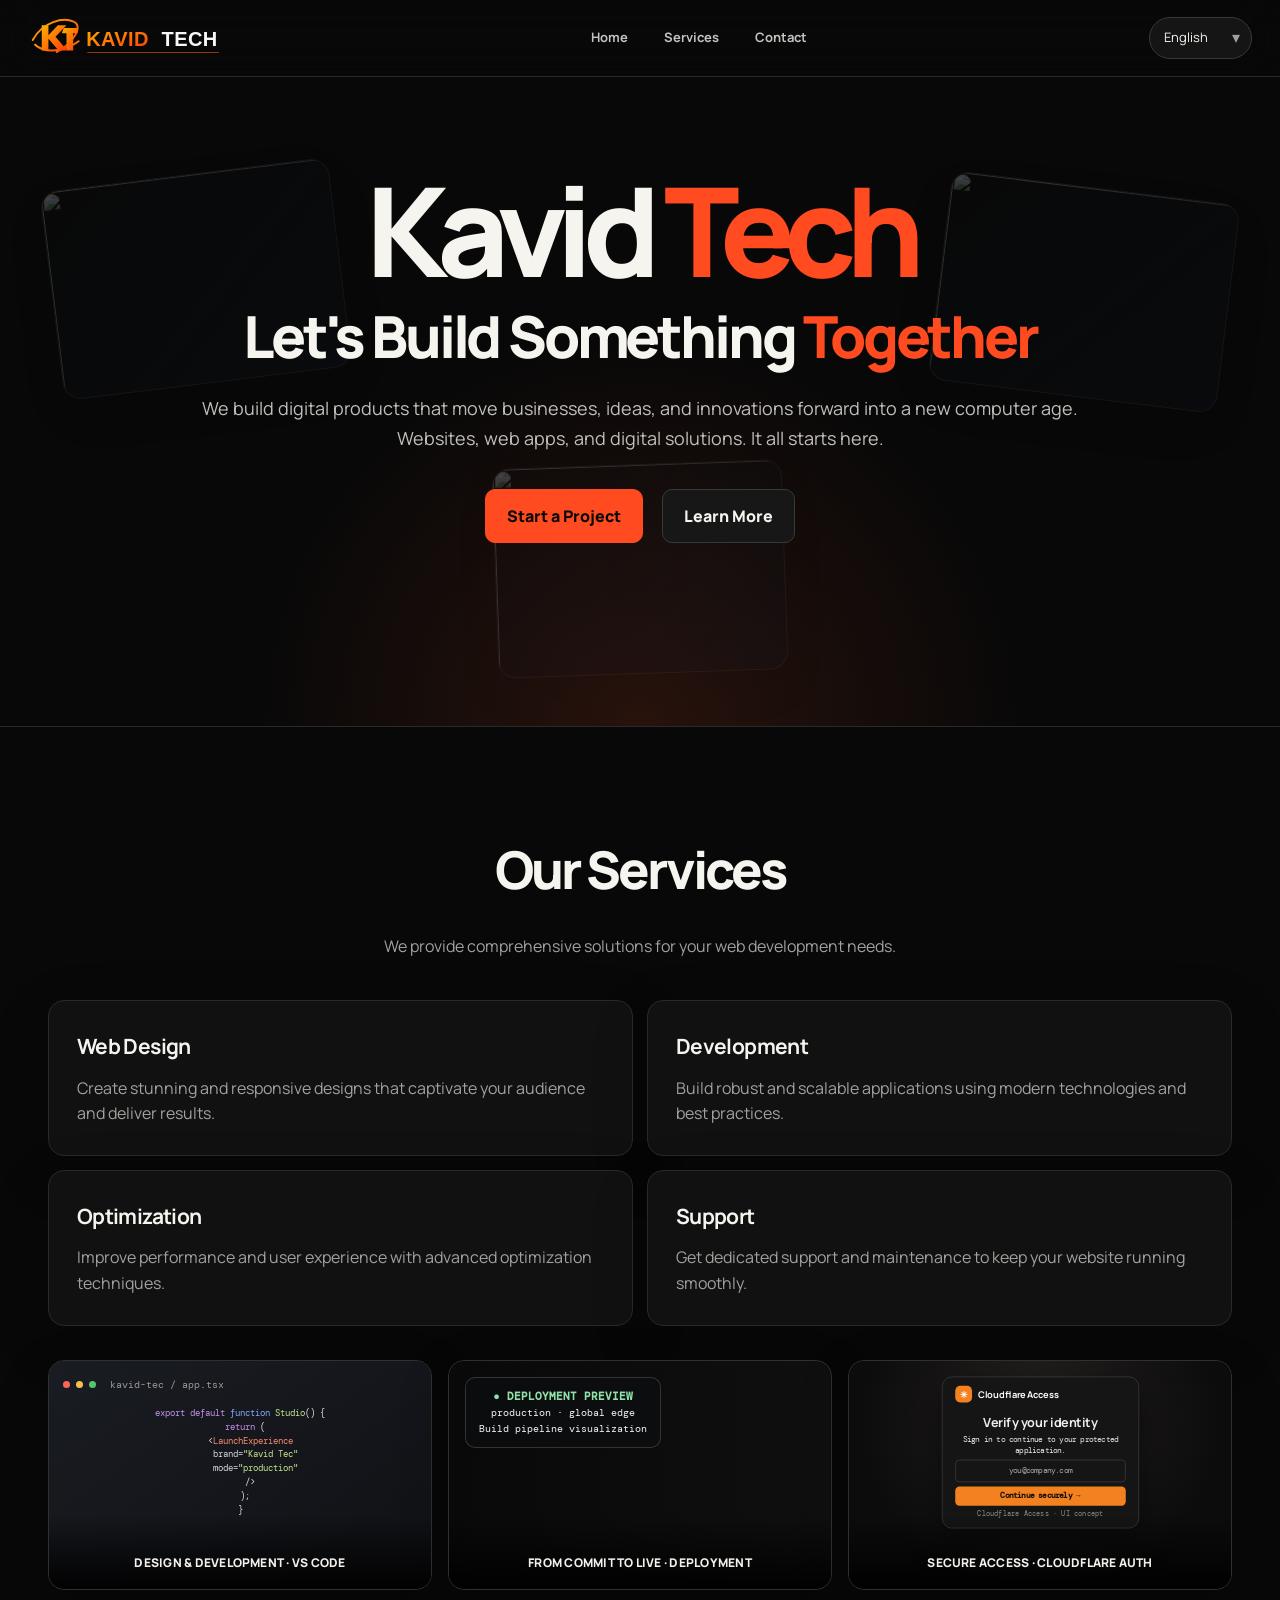
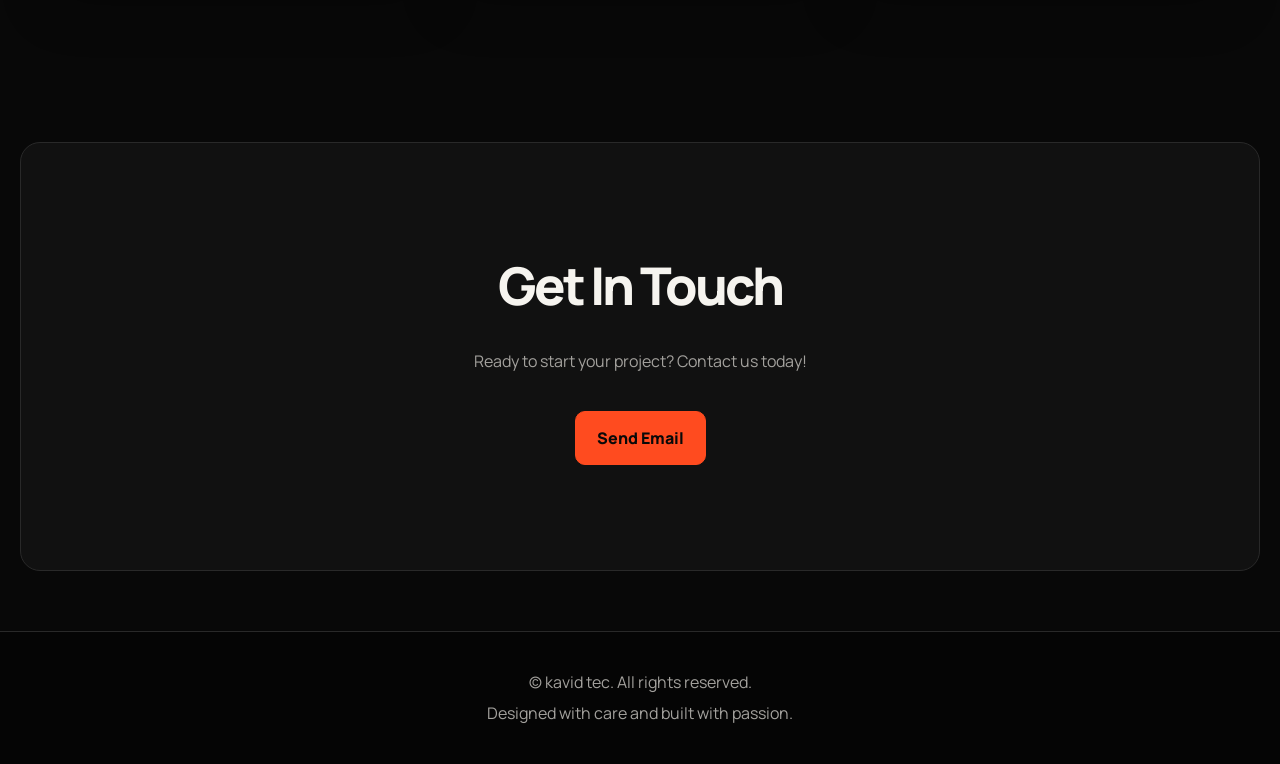
==== commit 71a925a3: "Replace header text with Kavid Tech logo" ====
--- a/index.html
+++ b/index.html
@@ -361,7 +361,7 @@
 <body>
     <header>
         <nav class="navbar">
-            <div class="logo">kavid tec</div>
+            <a class="logo" href="index.html" aria-label="Kavid Tech home"><img class="brand-logo" src="kavid-tech-logo.svg" alt="Kavid Tech"></a>
             <div class="nav-links">
                 <a href="#home" data-i18n="navHome">Home</a>
                 <a href="#services" data-i18n="navServices">Services</a>
--- a/styles.css
+++ b/styles.css
@@ -30,8 +30,9 @@
     backdrop-filter: blur(18px);
 }
 .navbar { max-width: 1280px !important; min-height: 76px; padding: 14px 28px !important; gap: 24px; }
-.logo { color: var(--paper) !important; font-size: 23px !important; font-weight: 800; letter-spacing: -1.1px; text-decoration: none; }
-.logo::before { content: '✳'; color: var(--accent); margin-right: 9px; }
+.logo { display: flex; align-items: center; color: var(--paper) !important; text-decoration: none; line-height: 0; }
+.logo::before { content: none; }
+.brand-logo { display: block; width: clamp(155px, 19vw, 220px); height: auto; }
 .nav-links { gap: 10px !important; }
 .nav-links a { color: #c5c3bf !important; font-size: 13px; font-weight: 700 !important; padding: 9px 13px; border-radius: 999px; text-decoration: none; }
 .nav-links a:hover { color: var(--paper) !important; background: #1b1b1b; }
@@ -166,6 +167,7 @@
 
 @media (max-width: 760px) {
     .navbar { padding: 13px 17px !important; gap: 12px; }
+    .logo { justify-content: center; }
     .nav-links { justify-content: center; flex-wrap: wrap; gap: 2px !important; }
     .nav-links a { padding: 7px 9px; font-size: 12px; }
     .hero { min-height: 610px !important; }
